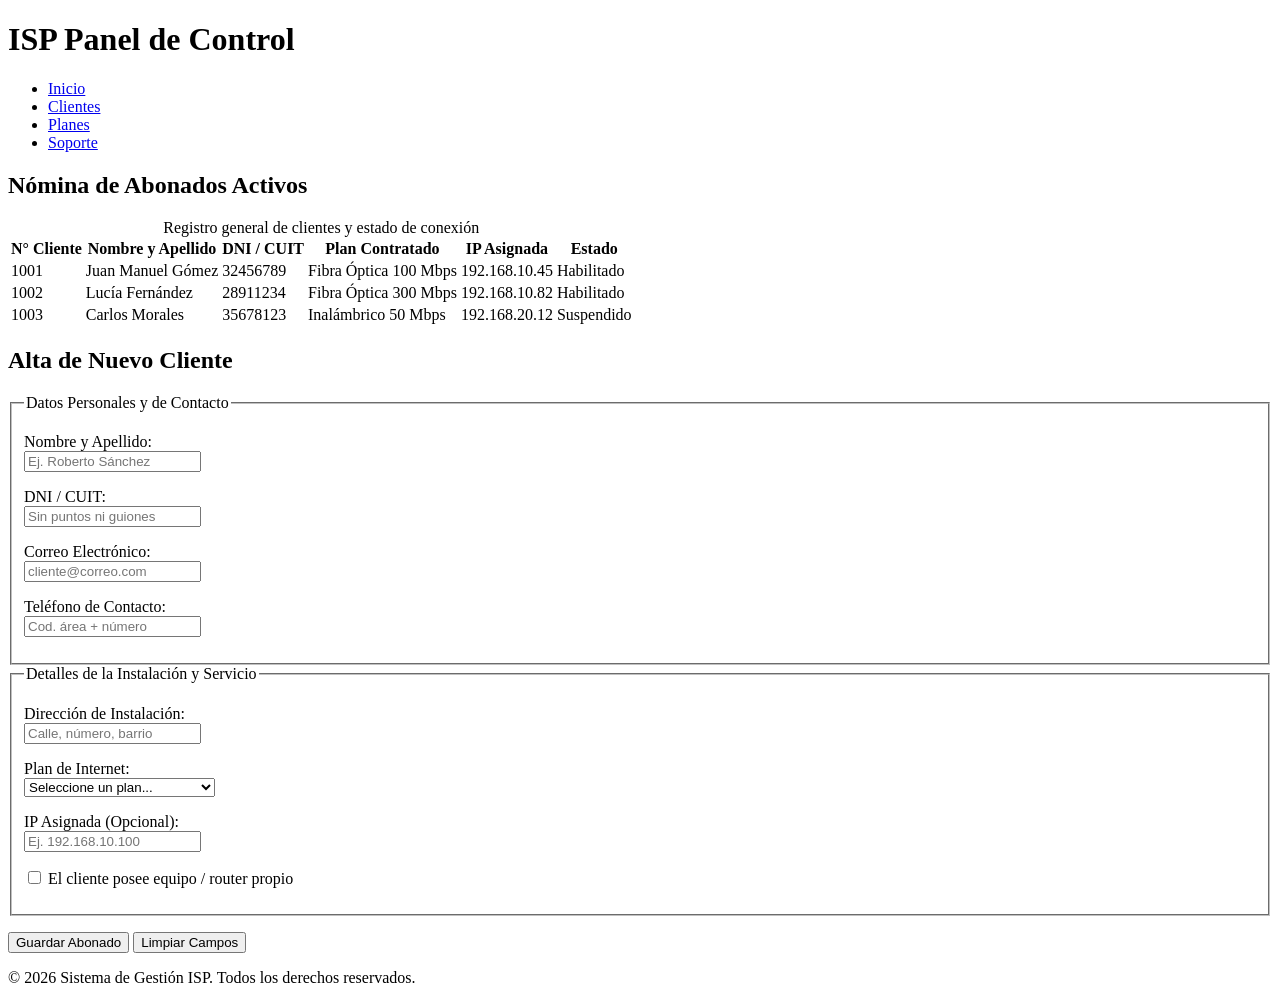
==== clientes.html @ 98e69ed4 "feat: maquetacion de modulo de clientes con tabla y formulario de alta" ====
<!DOCTYPE html>
<html lang="es">
<head>
    <meta charset="UTF-8">
    <title>Sistema ISP - Gestión de Clientes</title>
</head>
<body>

    <!-- Cabecera del sistema y navegación global -->
    <header>
        <h1>ISP Panel de Control</h1>
        <nav>
            <ul>
                <li><a href="index.html">Inicio</a></li>
                <li><a href="clientes.html">Clientes</a></li>
                <li><a href="planes.html">Planes</a></li>
                <li><a href="soporte.html">Soporte</a></li>
            </ul>
        </nav>
    </header>

    <main>
        <!-- Módulo 1: Listado de abonados existentes -->
        <section>
            <h2>Nómina de Abonados Activos</h2>
            <table>
                <caption>Registro general de clientes y estado de conexión</caption>
                <tr>
                    <th>N° Cliente</th>
                    <th>Nombre y Apellido</th>
                    <th>DNI / CUIT</th>
                    <th>Plan Contratado</th>
                    <th>IP Asignada</th>
                    <th>Estado</th>
                </tr>
                <tr>
                    <td>1001</td>
                    <td>Juan Manuel Gómez</td>
                    <td>32456789</td>
                    <td>Fibra Óptica 100 Mbps</td>
                    <td>192.168.10.45</td>
                    <td>Habilitado</td>
                </tr>
                <tr>
                    <td>1002</td>
                    <td>Lucía Fernández</td>
                    <td>28911234</td>
                    <td>Fibra Óptica 300 Mbps</td>
                    <td>192.168.10.82</td>
                    <td>Habilitado</td>
                </tr>
                <tr>
                    <td>1003</td>
                    <td>Carlos Morales</td>
                    <td>35678123</td>
                    <td>Inalámbrico 50 Mbps</td>
                    <td>192.168.20.12</td>
                    <td>Suspendido</td>
                </tr>
            </table>
        </section>

        <!-- Módulo 2: Formulario para registrar un nuevo cliente -->
        <section>
            <h2>Alta de Nuevo Cliente</h2>
            <form action="#" method="post">
                
                <fieldset>
                    <legend>Datos Personales y de Contacto</legend>
                    
                    <p>
                        <label for="nombre">Nombre y Apellido:</label><br>
                        <input type="text" id="nombre" name="nombre" placeholder="Ej. Roberto Sánchez" required>
                    </p>
                    
                    <p>
                        <label for="dni">DNI / CUIT:</label><br>
                        <input type="number" id="dni" name="dni" placeholder="Sin puntos ni guiones" required>
                    </p>

                    <p>
                        <label for="email">Correo Electrónico:</label><br>
                        <input type="email" id="email" name="email" placeholder="cliente@correo.com" required>
                    </p>

                    <p>
                        <label for="telefono">Teléfono de Contacto:</label><br>
                        <input type="tel" id="telefono" name="telefono" placeholder="Cod. área + número">
                    </p>
                </fieldset>

                <fieldset>
                    <legend>Detalles de la Instalación y Servicio</legend>
                    
                    <p>
                        <label for="direccion">Dirección de Instalación:</label><br>
                        <input type="text" id="direccion" name="direccion" placeholder="Calle, número, barrio" required>
                    </p>

                    <p>
                        <label for="plan">Plan de Internet:</label><br>
                        <select id="plan" name="plan" required>
                            <option value="" disabled selected>Seleccione un plan...</option>
                            <option value="fibra_100">Fibra Óptica 100 Mbps</option>
                            <option value="fibra_300">Fibra Óptica 300 Mbps</option>
                            <option value="fibra_600">Fibra Óptica 600 Mbps</option>
                            <option value="radio_50">Enlace Inalámbrico 50 Mbps</option>
                        </select>
                    </p>

                    <p>
                        <label for="ip">IP Asignada (Opcional):</label><br>
                        <input type="text" id="ip" name="ip" placeholder="Ej. 192.168.10.100">
                    </p>

                    <p>
                        <label>
                            <input type="checkbox" name="router_propio" value="si">
                            El cliente posee equipo / router propio
                        </label>
                    </p>
                </fieldset>

                <p>
                    <input type="submit" value="Guardar Abonado">
                    <input type="reset" value="Limpiar Campos">
                </p>

            </form>
        </section>
    </main>

    <!-- Pie de página -->
    <footer>
        <p>&copy; 2026 Sistema de Gestión ISP. Todos los derechos reservados.</p>
    </footer>

</body>
</html>
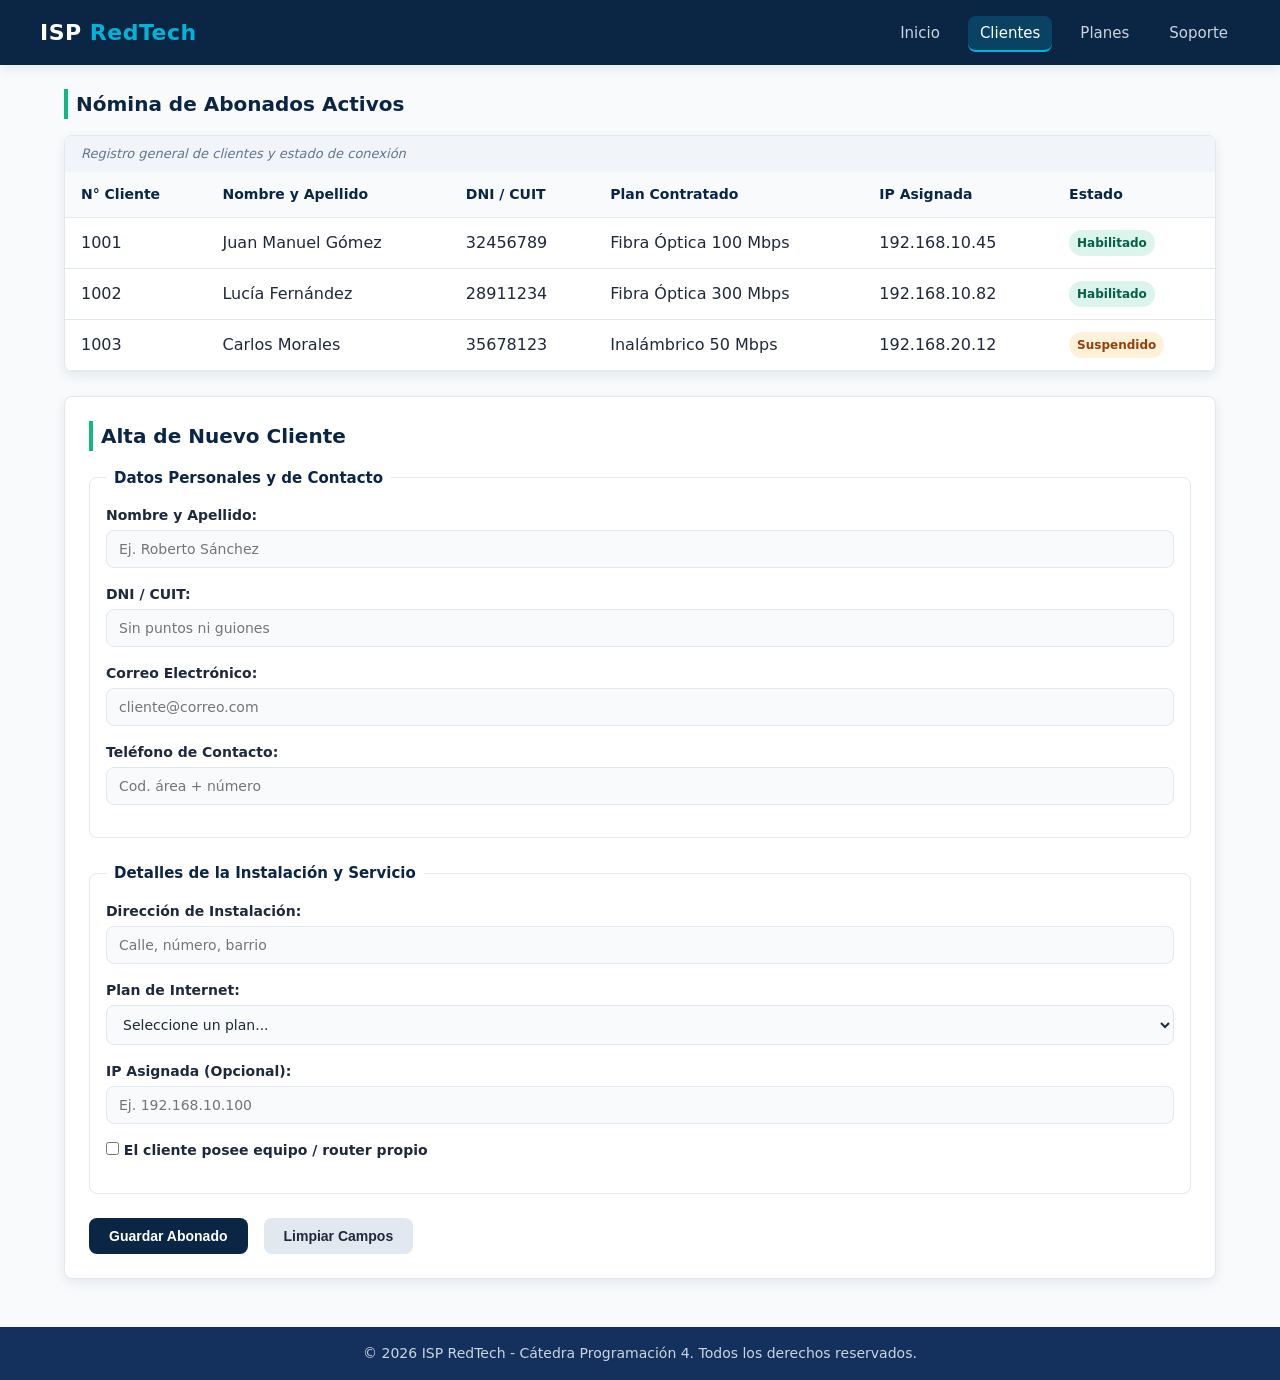
==== commit 611dd836: "feat: interfaz responsiva con variables css, flexbox, grid y optimizaciones seo para tp2" ====
--- a/clientes.html
+++ b/clientes.html
@@ -2,103 +2,106 @@
 <html lang="es">
 <head>
     <meta charset="UTF-8">
-    <title>Sistema ISP - Gestión de Clientes</title>
+    <meta name="viewport" content="width=device-width, initial-scale=1.0">
+    <title>ISP RedTech - Gestión de Clientes</title>
+    <meta name="description" content="Nómina y registro de altas para clientes del sistema de gestión de ISP.">
+    <link rel="stylesheet" href="style.css">
 </head>
 <body>
 
-    <!-- Cabecera del sistema y navegación global -->
-    <header>
-        <h1>ISP Panel de Control</h1>
-        <nav>
-            <ul>
-                <li><a href="index.html">Inicio</a></li>
-                <li><a href="clientes.html">Clientes</a></li>
-                <li><a href="planes.html">Planes</a></li>
-                <li><a href="soporte.html">Soporte</a></li>
-            </ul>
-        </nav>
+    <header class="header-principal">
+        <div class="header-contenedor">
+            <h1 class="logo-titulo">ISP <span>RedTech</span></h1>
+            <nav class="nav-menu">
+                <ul>
+                    <li><a href="index.html">Inicio</a></li>
+                    <li><a href="clientes.html" class="nav-activo">Clientes</a></li>
+                    <li><a href="planes.html">Planes</a></li>
+                    <li><a href="soporte.html">Soporte</a></li>
+                </ul>
+            </nav>
+        </div>
     </header>
 
-    <main>
+    <main class="main-contenedor">
         <!-- Módulo 1: Listado de abonados existentes -->
-        <section>
+        <section class="seccion-tabla">
             <h2>Nómina de Abonados Activos</h2>
-            <table>
-                <caption>Registro general de clientes y estado de conexión</caption>
-                <tr>
-                    <th>N° Cliente</th>
-                    <th>Nombre y Apellido</th>
-                    <th>DNI / CUIT</th>
-                    <th>Plan Contratado</th>
-                    <th>IP Asignada</th>
-                    <th>Estado</th>
-                </tr>
-                <tr>
-                    <td>1001</td>
-                    <td>Juan Manuel Gómez</td>
-                    <td>32456789</td>
-                    <td>Fibra Óptica 100 Mbps</td>
-                    <td>192.168.10.45</td>
-                    <td>Habilitado</td>
-                </tr>
-                <tr>
-                    <td>1002</td>
-                    <td>Lucía Fernández</td>
-                    <td>28911234</td>
-                    <td>Fibra Óptica 300 Mbps</td>
-                    <td>192.168.10.82</td>
-                    <td>Habilitado</td>
-                </tr>
-                <tr>
-                    <td>1003</td>
-                    <td>Carlos Morales</td>
-                    <td>35678123</td>
-                    <td>Inalámbrico 50 Mbps</td>
-                    <td>192.168.20.12</td>
-                    <td>Suspendido</td>
-                </tr>
-            </table>
+            <div class="tabla-contenedor">
+                <table>
+                    <caption>Registro general de clientes y estado de conexión</caption>
+                    <thead>
+                        <tr>
+                            <th>N° Cliente</th>
+                            <th>Nombre y Apellido</th>
+                            <th>DNI / CUIT</th>
+                            <th>Plan Contratado</th>
+                            <th>IP Asignada</th>
+                            <th>Estado</th>
+                        </tr>
+                    </thead>
+                    <tbody>
+                        <tr>
+                            <td>1001</td>
+                            <td>Juan Manuel Gómez</td>
+                            <td>32456789</td>
+                            <td>Fibra Óptica 100 Mbps</td>
+                            <td>192.168.10.45</td>
+                            <td><span class="badge badge-activo">Habilitado</span></td>
+                        </tr>
+                        <tr>
+                            <td>1002</td>
+                            <td>Lucía Fernández</td>
+                            <td>28911234</td>
+                            <td>Fibra Óptica 300 Mbps</td>
+                            <td>192.168.10.82</td>
+                            <td><span class="badge badge-activo">Habilitado</span></td>
+                        </tr>
+                        <tr>
+                            <td>1003</td>
+                            <td>Carlos Morales</td>
+                            <td>35678123</td>
+                            <td>Inalámbrico 50 Mbps</td>
+                            <td>192.168.20.12</td>
+                            <td><span class="badge badge-alerta">Suspendido</span></td>
+                        </tr>
+                    </tbody>
+                </table>
+            </div>
         </section>
 
         <!-- Módulo 2: Formulario para registrar un nuevo cliente -->
-        <section>
+        <section class="seccion-formulario">
             <h2>Alta de Nuevo Cliente</h2>
             <form action="#" method="post">
-                
                 <fieldset>
                     <legend>Datos Personales y de Contacto</legend>
-                    
-                    <p>
-                        <label for="nombre">Nombre y Apellido:</label><br>
+                    <div class="grupo-campo">
+                        <label for="nombre">Nombre y Apellido:</label>
                         <input type="text" id="nombre" name="nombre" placeholder="Ej. Roberto Sánchez" required>
-                    </p>
-                    
-                    <p>
-                        <label for="dni">DNI / CUIT:</label><br>
+                    </div>
+                    <div class="grupo-campo">
+                        <label for="dni">DNI / CUIT:</label>
                         <input type="number" id="dni" name="dni" placeholder="Sin puntos ni guiones" required>
-                    </p>
-
-                    <p>
-                        <label for="email">Correo Electrónico:</label><br>
+                    </div>
+                    <div class="grupo-campo">
+                        <label for="email">Correo Electrónico:</label>
                         <input type="email" id="email" name="email" placeholder="cliente@correo.com" required>
-                    </p>
-
-                    <p>
-                        <label for="telefono">Teléfono de Contacto:</label><br>
+                    </div>
+                    <div class="grupo-campo">
+                        <label for="telefono">Teléfono de Contacto:</label>
                         <input type="tel" id="telefono" name="telefono" placeholder="Cod. área + número">
-                    </p>
+                    </div>
                 </fieldset>
 
                 <fieldset>
                     <legend>Detalles de la Instalación y Servicio</legend>
-                    
-                    <p>
-                        <label for="direccion">Dirección de Instalación:</label><br>
+                    <div class="grupo-campo">
+                        <label for="direccion">Dirección de Instalación:</label>
                         <input type="text" id="direccion" name="direccion" placeholder="Calle, número, barrio" required>
-                    </p>
-
-                    <p>
-                        <label for="plan">Plan de Internet:</label><br>
+                    </div>
+                    <div class="grupo-campo">
+                        <label for="plan">Plan de Internet:</label>
                         <select id="plan" name="plan" required>
                             <option value="" disabled selected>Seleccione un plan...</option>
                             <option value="fibra_100">Fibra Óptica 100 Mbps</option>
@@ -106,33 +109,29 @@
                             <option value="fibra_600">Fibra Óptica 600 Mbps</option>
                             <option value="radio_50">Enlace Inalámbrico 50 Mbps</option>
                         </select>
-                    </p>
-
-                    <p>
-                        <label for="ip">IP Asignada (Opcional):</label><br>
+                    </div>
+                    <div class="grupo-campo">
+                        <label for="ip">IP Asignada (Opcional):</label>
                         <input type="text" id="ip" name="ip" placeholder="Ej. 192.168.10.100">
-                    </p>
-
-                    <p>
+                    </div>
+                    <div class="grupo-campo">
                         <label>
                             <input type="checkbox" name="router_propio" value="si">
                             El cliente posee equipo / router propio
                         </label>
-                    </p>
+                    </div>
                 </fieldset>
 
-                <p>
+                <div class="acciones-formulario">
                     <input type="submit" value="Guardar Abonado">
                     <input type="reset" value="Limpiar Campos">
-                </p>
-
+                </div>
             </form>
         </section>
     </main>
 
-    <!-- Pie de página -->
-    <footer>
-        <p>&copy; 2026 Sistema de Gestión ISP. Todos los derechos reservados.</p>
+    <footer class="footer-principal">
+        <p>&copy; 2026 ISP RedTech - Cátedra Programación 4. Todos los derechos reservados.</p>
     </footer>
 
 </body>
--- a/style.css
+++ b/style.css
@@ -0,0 +1,379 @@
+/* ==========================================================================
+   1. VARIABLES GLOBALES Y RESET (BOX MODEL)
+   ========================================================================== */
+
+:root {
+    /* Paleta Institucional */
+    --color-primario: #0b2545;       /* Azul Tecnológico Profundo */
+    --color-panel: #13315c;          /* Azul Oscuro de Soporte */
+    --color-acento: #00b4d8;         /* Cyan de Conectividad */
+    --color-fibra: #10b981;          /* Verde Fibra Óptica */
+    --color-alerta: #f59e0b;         /* Ámbar de Advertencia */
+    
+    /* Superficies y Neutros */
+    --color-fondo: #f8fafc;          /* Gris Neutro Claro */
+    --color-tarjeta: #ffffff;        /* Blanco Puro */
+    --color-texto: #1e293b;          /* Carbón de Alto Contraste */
+    --color-texto-suave: #64748b;    /* Gris de Soporte */
+    --color-borde: #e2e8f0;
+
+    /* Tipografías y Medidas */
+    --fuente-base: system-ui, -apple-system, 'Segoe UI', Roboto, sans-serif;
+    --espaciado-pequeno: 0.8rem;
+    --espaciado-medio: 1.6rem;
+    --espaciado-grande: 2.4rem;
+    --radio-borde: 0.8rem;
+    --sombra-suave: 0 4px 12px rgba(11, 37, 69, 0.08);
+}
+
+/* Reset de Modelo de Caja y Tipografía Base Accesible (1rem = 10px) */
+* {
+    margin: 0;
+    padding: 0;
+    box-sizing: border-box;
+}
+
+html {
+    font-size: 62.5%; /* Facilita el cálculo: 1.6rem = 16px */
+}
+
+body {
+    font-family: var(--fuente-base);
+    font-size: 1.6rem;
+    line-height: 1.5;
+    background-color: var(--color-fondo);
+    color: var(--color-texto);
+    min-height: 100vh;
+    display: flex;
+    flex-direction: column;
+}
+
+/* ==========================================================================
+   2. CABECERA Y NAVEGACIÓN (FLEXBOX UNIDIMENSIONAL)
+   ========================================================================== */
+
+.header-principal {
+    background-color: var(--color-primario);
+    color: #ffffff;
+    padding: var(--espaciado-medio) var(--espaciado-grande);
+    box-shadow: var(--sombra-suave);
+}
+
+.header-contenedor {
+    max-width: 120rem;
+    margin: 0 auto;
+    display: flex;
+    justify-content: space-between;
+    align-items: center;
+    flex-wrap: wrap;
+    gap: var(--espaciado-medio);
+}
+
+.logo-titulo {
+    font-size: 2.2rem;
+    font-weight: 700;
+    letter-spacing: 0.5px;
+}
+
+.logo-titulo span {
+    color: var(--color-acento);
+}
+
+.nav-menu ul {
+    display: flex;
+    list-style: none;
+    gap: var(--espaciado-medio);
+}
+
+.nav-menu a {
+    color: #cbd5e1;
+    text-decoration: none;
+    font-size: 1.5rem;
+    font-weight: 500;
+    padding: var(--espaciado-pequeno) 1.2rem;
+    border-radius: var(--radio-borde);
+    transition: all 0.2s ease-in-out;
+}
+
+.nav-menu a:hover,
+.nav-menu a.nav-activo {
+    color: #ffffff;
+    background-color: rgba(0, 180, 216, 0.2);
+    border-bottom: 2px solid var(--color-acento);
+}
+
+/* ==========================================================================
+   3. CONTENEDOR PRINCIPAL Y SECCIONES
+   ========================================================================== */
+
+.main-contenedor {
+    max-width: 120rem;
+    width: 90vw; /* Uso de Viewport Width */
+    margin: var(--espaciado-grande) auto;
+    flex: 1; /* Ocupa el espacio restante empujando el footer */
+}
+
+h2 {
+    font-size: 2rem;
+    color: var(--color-primario);
+    margin-bottom: var(--espaciado-medio);
+    border-left: 4px solid var(--color-fibra);
+    padding-left: var(--espaciado-pequeno);
+}
+
+/* ==========================================================================
+   4. PANEL DE MÉTRICAS (CSS GRID BIDIMENSIONAL)
+   ========================================================================== */
+
+.seccion-metricas {
+    margin-bottom: var(--espaciado-grande);
+}
+
+.grid-metricas {
+    display: grid;
+    grid-template-columns: repeat(4, 1fr);
+    gap: var(--espaciado-medio);
+}
+
+.tarjeta-metrica {
+    background-color: var(--color-tarjeta);
+    border: 1px solid var(--color-borde);
+    border-radius: var(--radio-borde);
+    padding: var(--espaciado-medio);
+    box-shadow: var(--sombra-suave);
+    border-top: 3px solid var(--color-acento);
+}
+
+.tarjeta-metrica dt {
+    font-size: 1.3rem;
+    color: var(--color-texto-suave);
+    text-transform: uppercase;
+    font-weight: 600;
+    margin-bottom: var(--espaciado-pequeno);
+}
+
+.tarjeta-metrica dd {
+    font-size: 2.6rem;
+    font-weight: 700;
+    color: var(--color-primario);
+}
+
+.estado-ok {
+    color: var(--color-fibra);
+}
+
+.estado-alerta {
+    color: var(--color-alerta);
+}
+
+/* ==========================================================================
+   5. TABLAS DE DATOS
+   ========================================================================== */
+
+.seccion-tabla {
+    margin-bottom: var(--espaciado-grande);
+}
+
+.tabla-contenedor {
+    background-color: var(--color-tarjeta);
+    border: 1px solid var(--color-borde);
+    border-radius: var(--radio-borde);
+    overflow-x: auto;
+    box-shadow: var(--sombra-suave);
+}
+
+table {
+    width: 100%;
+    border-collapse: collapse;
+    text-align: left;
+}
+
+caption {
+    font-size: 1.3rem;
+    color: var(--color-texto-suave);
+    padding: var(--espaciado-pequeno) var(--espaciado-medio);
+    text-align: left;
+    font-style: italic;
+    background-color: #f1f5f9;
+}
+
+th, td {
+    padding: 1.2rem var(--espaciado-medio);
+    border-bottom: 1px solid var(--color-borde);
+}
+
+th {
+    background-color: #f8fafc;
+    color: var(--color-primario);
+    font-size: 1.4rem;
+    font-weight: 600;
+}
+
+tbody tr:hover {
+    background-color: #f8fafc;
+}
+
+.badge {
+    display: inline-block;
+    padding: 0.4rem 0.8rem;
+    font-size: 1.2rem;
+    font-weight: 600;
+    border-radius: 2rem;
+}
+
+.badge-activo {
+    background-color: rgba(16, 185, 129, 0.15);
+    color: #065f46;
+}
+
+.badge-alerta {
+    background-color: rgba(245, 158, 11, 0.15);
+    color: #92400e;
+}
+
+/* ==========================================================================
+   6. FORMULARIOS SEMÁNTICOS (CLIENTES Y ALTA)
+   ========================================================================== */
+
+.seccion-formulario {
+    background-color: var(--color-tarjeta);
+    border: 1px solid var(--color-borde);
+    border-radius: var(--radio-borde);
+    padding: var(--espaciado-grande);
+    box-shadow: var(--sombra-suave);
+    margin-bottom: var(--espaciado-grande);
+}
+
+fieldset {
+    border: 1px solid var(--color-borde);
+    border-radius: var(--radio-borde);
+    padding: var(--espaciado-medio);
+    margin-bottom: var(--espaciado-grande);
+}
+
+legend {
+    font-size: 1.5rem;
+    font-weight: 600;
+    color: var(--color-primario);
+    padding: 0 var(--espaciado-pequeno);
+}
+
+.grupo-campo {
+    margin-bottom: var(--espaciado-medio);
+}
+
+label {
+    display: block;
+    font-size: 1.4rem;
+    font-weight: 600;
+    color: var(--color-texto);
+    margin-bottom: 0.4rem;
+}
+
+input[type="text"],
+input[type="number"],
+input[type="email"],
+input[type="tel"],
+select {
+    width: 100%;
+    padding: 1rem 1.2rem;
+    font-size: 1.4rem;
+    font-family: inherit;
+    border: 1px solid var(--color-borde);
+    border-radius: var(--radio-borde);
+    background-color: #f8fafc;
+    color: var(--color-texto);
+    transition: border-color 0.2s ease;
+}
+
+input:focus,
+select:focus {
+    outline: none;
+    border-color: var(--color-acento);
+    background-color: #ffffff;
+}
+
+.acciones-formulario {
+    display: flex;
+    gap: var(--espaciado-medio);
+}
+
+input[type="submit"],
+input[type="reset"] {
+    padding: 1rem 2rem;
+    font-size: 1.4rem;
+    font-weight: 600;
+    border-radius: var(--radio-borde);
+    cursor: pointer;
+    border: none;
+    transition: opacity 0.2s ease;
+}
+
+input[type="submit"] {
+    background-color: var(--color-primario);
+    color: #ffffff;
+}
+
+input[type="reset"] {
+    background-color: #e2e8f0;
+    color: var(--color-texto);
+}
+
+input[type="submit"]:hover,
+input[type="reset"]:hover {
+    opacity: 0.9;
+}
+
+/* ==========================================================================
+   7. PIE DE PÁGINA
+   ========================================================================== */
+
+.footer-principal {
+    background-color: var(--color-panel);
+    color: #cbd5e1;
+    text-align: center;
+    padding: var(--espaciado-medio);
+    font-size: 1.4rem;
+    margin-top: auto;
+}
+
+/* ==========================================================================
+   8. MEDIA QUERIES (RESPONSIVE DESIGN)
+   ========================================================================== */
+
+@media (max-width: 1024px) {
+    .grid-metricas {
+        grid-template-columns: repeat(2, 1fr);
+    }
+}
+
+@media (max-width: 768px) {
+    .header-contenedor {
+        flex-direction: column;
+        text-align: center;
+    }
+
+    .nav-menu ul {
+        flex-direction: column;
+        width: 100%;
+        gap: var(--espaciado-pequeno);
+    }
+
+    .nav-menu a {
+        display: block;
+        width: 100%;
+    }
+
+    .grid-metricas {
+        grid-template-columns: 1fr;
+    }
+
+    .main-contenedor {
+        width: 95vw;
+        margin: var(--espaciado-medio) auto;
+    }
+
+    .acciones-formulario {
+        flex-direction: column;
+    }
+}
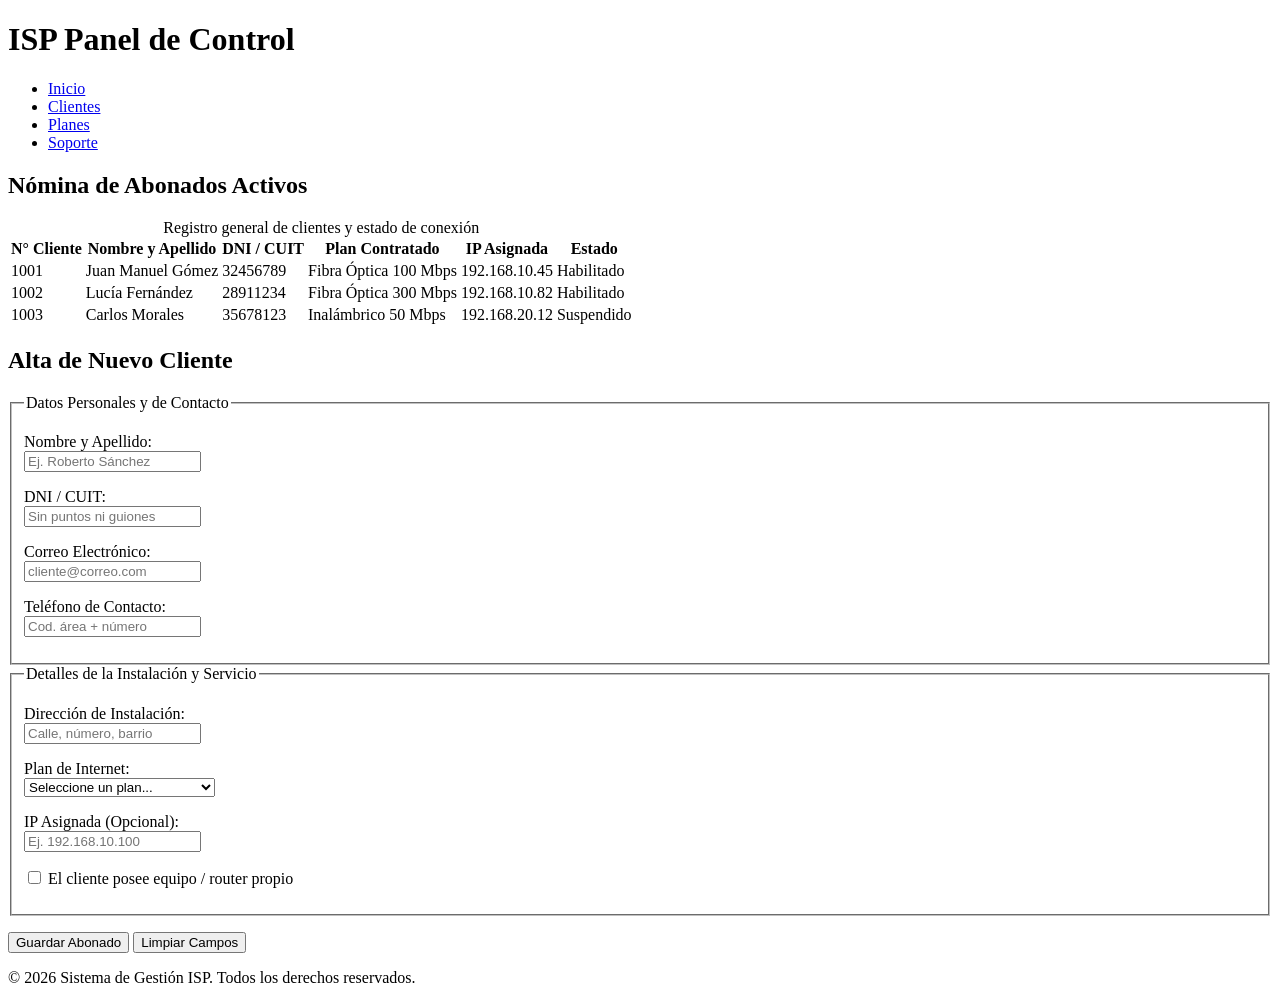
==== commit 91535766: "Merge pull request #2 from EduardoA10/feature/modulo-clientes Feature/modulo clientes" ====
--- a/clientes.html
+++ b/clientes.html
@@ -2,106 +2,103 @@
 <html lang="es">
 <head>
     <meta charset="UTF-8">
-    <meta name="viewport" content="width=device-width, initial-scale=1.0">
-    <title>ISP RedTech - Gestión de Clientes</title>
-    <meta name="description" content="Nómina y registro de altas para clientes del sistema de gestión de ISP.">
-    <link rel="stylesheet" href="style.css">
+    <title>Sistema ISP - Gestión de Clientes</title>
 </head>
 <body>
 
-    <header class="header-principal">
-        <div class="header-contenedor">
-            <h1 class="logo-titulo">ISP <span>RedTech</span></h1>
-            <nav class="nav-menu">
-                <ul>
-                    <li><a href="index.html">Inicio</a></li>
-                    <li><a href="clientes.html" class="nav-activo">Clientes</a></li>
-                    <li><a href="planes.html">Planes</a></li>
-                    <li><a href="soporte.html">Soporte</a></li>
-                </ul>
-            </nav>
-        </div>
+    <!-- Cabecera del sistema y navegación global -->
+    <header>
+        <h1>ISP Panel de Control</h1>
+        <nav>
+            <ul>
+                <li><a href="index.html">Inicio</a></li>
+                <li><a href="clientes.html">Clientes</a></li>
+                <li><a href="planes.html">Planes</a></li>
+                <li><a href="soporte.html">Soporte</a></li>
+            </ul>
+        </nav>
     </header>
 
-    <main class="main-contenedor">
+    <main>
         <!-- Módulo 1: Listado de abonados existentes -->
-        <section class="seccion-tabla">
+        <section>
             <h2>Nómina de Abonados Activos</h2>
-            <div class="tabla-contenedor">
-                <table>
-                    <caption>Registro general de clientes y estado de conexión</caption>
-                    <thead>
-                        <tr>
-                            <th>N° Cliente</th>
-                            <th>Nombre y Apellido</th>
-                            <th>DNI / CUIT</th>
-                            <th>Plan Contratado</th>
-                            <th>IP Asignada</th>
-                            <th>Estado</th>
-                        </tr>
-                    </thead>
-                    <tbody>
-                        <tr>
-                            <td>1001</td>
-                            <td>Juan Manuel Gómez</td>
-                            <td>32456789</td>
-                            <td>Fibra Óptica 100 Mbps</td>
-                            <td>192.168.10.45</td>
-                            <td><span class="badge badge-activo">Habilitado</span></td>
-                        </tr>
-                        <tr>
-                            <td>1002</td>
-                            <td>Lucía Fernández</td>
-                            <td>28911234</td>
-                            <td>Fibra Óptica 300 Mbps</td>
-                            <td>192.168.10.82</td>
-                            <td><span class="badge badge-activo">Habilitado</span></td>
-                        </tr>
-                        <tr>
-                            <td>1003</td>
-                            <td>Carlos Morales</td>
-                            <td>35678123</td>
-                            <td>Inalámbrico 50 Mbps</td>
-                            <td>192.168.20.12</td>
-                            <td><span class="badge badge-alerta">Suspendido</span></td>
-                        </tr>
-                    </tbody>
-                </table>
-            </div>
+            <table>
+                <caption>Registro general de clientes y estado de conexión</caption>
+                <tr>
+                    <th>N° Cliente</th>
+                    <th>Nombre y Apellido</th>
+                    <th>DNI / CUIT</th>
+                    <th>Plan Contratado</th>
+                    <th>IP Asignada</th>
+                    <th>Estado</th>
+                </tr>
+                <tr>
+                    <td>1001</td>
+                    <td>Juan Manuel Gómez</td>
+                    <td>32456789</td>
+                    <td>Fibra Óptica 100 Mbps</td>
+                    <td>192.168.10.45</td>
+                    <td>Habilitado</td>
+                </tr>
+                <tr>
+                    <td>1002</td>
+                    <td>Lucía Fernández</td>
+                    <td>28911234</td>
+                    <td>Fibra Óptica 300 Mbps</td>
+                    <td>192.168.10.82</td>
+                    <td>Habilitado</td>
+                </tr>
+                <tr>
+                    <td>1003</td>
+                    <td>Carlos Morales</td>
+                    <td>35678123</td>
+                    <td>Inalámbrico 50 Mbps</td>
+                    <td>192.168.20.12</td>
+                    <td>Suspendido</td>
+                </tr>
+            </table>
         </section>
 
         <!-- Módulo 2: Formulario para registrar un nuevo cliente -->
-        <section class="seccion-formulario">
+        <section>
             <h2>Alta de Nuevo Cliente</h2>
             <form action="#" method="post">
+                
                 <fieldset>
                     <legend>Datos Personales y de Contacto</legend>
-                    <div class="grupo-campo">
-                        <label for="nombre">Nombre y Apellido:</label>
+                    
+                    <p>
+                        <label for="nombre">Nombre y Apellido:</label><br>
                         <input type="text" id="nombre" name="nombre" placeholder="Ej. Roberto Sánchez" required>
-                    </div>
-                    <div class="grupo-campo">
-                        <label for="dni">DNI / CUIT:</label>
+                    </p>
+                    
+                    <p>
+                        <label for="dni">DNI / CUIT:</label><br>
                         <input type="number" id="dni" name="dni" placeholder="Sin puntos ni guiones" required>
-                    </div>
-                    <div class="grupo-campo">
-                        <label for="email">Correo Electrónico:</label>
+                    </p>
+
+                    <p>
+                        <label for="email">Correo Electrónico:</label><br>
                         <input type="email" id="email" name="email" placeholder="cliente@correo.com" required>
-                    </div>
-                    <div class="grupo-campo">
-                        <label for="telefono">Teléfono de Contacto:</label>
+                    </p>
+
+                    <p>
+                        <label for="telefono">Teléfono de Contacto:</label><br>
                         <input type="tel" id="telefono" name="telefono" placeholder="Cod. área + número">
-                    </div>
+                    </p>
                 </fieldset>
 
                 <fieldset>
                     <legend>Detalles de la Instalación y Servicio</legend>
-                    <div class="grupo-campo">
-                        <label for="direccion">Dirección de Instalación:</label>
+                    
+                    <p>
+                        <label for="direccion">Dirección de Instalación:</label><br>
                         <input type="text" id="direccion" name="direccion" placeholder="Calle, número, barrio" required>
-                    </div>
-                    <div class="grupo-campo">
-                        <label for="plan">Plan de Internet:</label>
+                    </p>
+
+                    <p>
+                        <label for="plan">Plan de Internet:</label><br>
                         <select id="plan" name="plan" required>
                             <option value="" disabled selected>Seleccione un plan...</option>
                             <option value="fibra_100">Fibra Óptica 100 Mbps</option>
@@ -109,29 +106,33 @@
                             <option value="fibra_600">Fibra Óptica 600 Mbps</option>
                             <option value="radio_50">Enlace Inalámbrico 50 Mbps</option>
                         </select>
-                    </div>
-                    <div class="grupo-campo">
-                        <label for="ip">IP Asignada (Opcional):</label>
+                    </p>
+
+                    <p>
+                        <label for="ip">IP Asignada (Opcional):</label><br>
                         <input type="text" id="ip" name="ip" placeholder="Ej. 192.168.10.100">
-                    </div>
-                    <div class="grupo-campo">
+                    </p>
+
+                    <p>
                         <label>
                             <input type="checkbox" name="router_propio" value="si">
                             El cliente posee equipo / router propio
                         </label>
-                    </div>
+                    </p>
                 </fieldset>
 
-                <div class="acciones-formulario">
+                <p>
                     <input type="submit" value="Guardar Abonado">
                     <input type="reset" value="Limpiar Campos">
-                </div>
+                </p>
+
             </form>
         </section>
     </main>
 
-    <footer class="footer-principal">
-        <p>&copy; 2026 ISP RedTech - Cátedra Programación 4. Todos los derechos reservados.</p>
+    <!-- Pie de página -->
+    <footer>
+        <p>&copy; 2026 Sistema de Gestión ISP. Todos los derechos reservados.</p>
     </footer>
 
 </body>
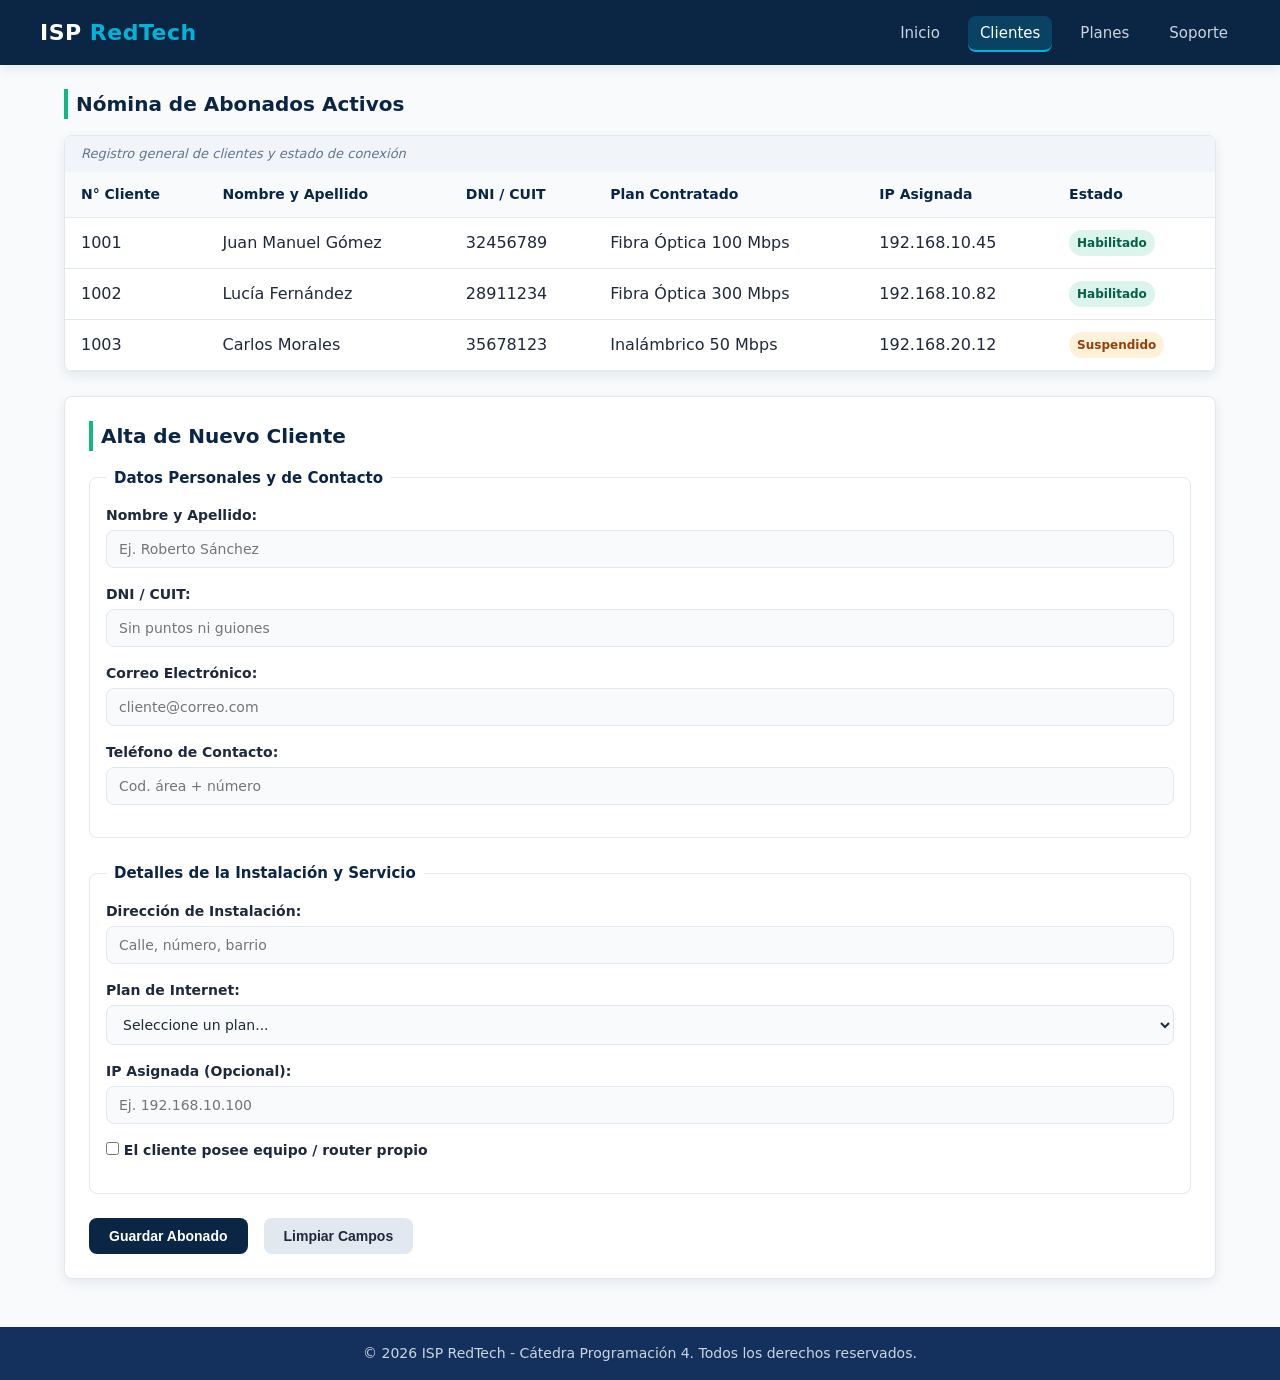
==== commit 6abf9261: "Merge pull request #3 from EduardoA10/feature/tp2-estilos-css feat: Implementación de interfaz respo" ====
--- a/clientes.html
+++ b/clientes.html
@@ -2,103 +2,106 @@
 <html lang="es">
 <head>
     <meta charset="UTF-8">
-    <title>Sistema ISP - Gestión de Clientes</title>
+    <meta name="viewport" content="width=device-width, initial-scale=1.0">
+    <title>ISP RedTech - Gestión de Clientes</title>
+    <meta name="description" content="Nómina y registro de altas para clientes del sistema de gestión de ISP.">
+    <link rel="stylesheet" href="style.css">
 </head>
 <body>
 
-    <!-- Cabecera del sistema y navegación global -->
-    <header>
-        <h1>ISP Panel de Control</h1>
-        <nav>
-            <ul>
-                <li><a href="index.html">Inicio</a></li>
-                <li><a href="clientes.html">Clientes</a></li>
-                <li><a href="planes.html">Planes</a></li>
-                <li><a href="soporte.html">Soporte</a></li>
-            </ul>
-        </nav>
+    <header class="header-principal">
+        <div class="header-contenedor">
+            <h1 class="logo-titulo">ISP <span>RedTech</span></h1>
+            <nav class="nav-menu">
+                <ul>
+                    <li><a href="index.html">Inicio</a></li>
+                    <li><a href="clientes.html" class="nav-activo">Clientes</a></li>
+                    <li><a href="planes.html">Planes</a></li>
+                    <li><a href="soporte.html">Soporte</a></li>
+                </ul>
+            </nav>
+        </div>
     </header>
 
-    <main>
+    <main class="main-contenedor">
         <!-- Módulo 1: Listado de abonados existentes -->
-        <section>
+        <section class="seccion-tabla">
             <h2>Nómina de Abonados Activos</h2>
-            <table>
-                <caption>Registro general de clientes y estado de conexión</caption>
-                <tr>
-                    <th>N° Cliente</th>
-                    <th>Nombre y Apellido</th>
-                    <th>DNI / CUIT</th>
-                    <th>Plan Contratado</th>
-                    <th>IP Asignada</th>
-                    <th>Estado</th>
-                </tr>
-                <tr>
-                    <td>1001</td>
-                    <td>Juan Manuel Gómez</td>
-                    <td>32456789</td>
-                    <td>Fibra Óptica 100 Mbps</td>
-                    <td>192.168.10.45</td>
-                    <td>Habilitado</td>
-                </tr>
-                <tr>
-                    <td>1002</td>
-                    <td>Lucía Fernández</td>
-                    <td>28911234</td>
-                    <td>Fibra Óptica 300 Mbps</td>
-                    <td>192.168.10.82</td>
-                    <td>Habilitado</td>
-                </tr>
-                <tr>
-                    <td>1003</td>
-                    <td>Carlos Morales</td>
-                    <td>35678123</td>
-                    <td>Inalámbrico 50 Mbps</td>
-                    <td>192.168.20.12</td>
-                    <td>Suspendido</td>
-                </tr>
-            </table>
+            <div class="tabla-contenedor">
+                <table>
+                    <caption>Registro general de clientes y estado de conexión</caption>
+                    <thead>
+                        <tr>
+                            <th>N° Cliente</th>
+                            <th>Nombre y Apellido</th>
+                            <th>DNI / CUIT</th>
+                            <th>Plan Contratado</th>
+                            <th>IP Asignada</th>
+                            <th>Estado</th>
+                        </tr>
+                    </thead>
+                    <tbody>
+                        <tr>
+                            <td>1001</td>
+                            <td>Juan Manuel Gómez</td>
+                            <td>32456789</td>
+                            <td>Fibra Óptica 100 Mbps</td>
+                            <td>192.168.10.45</td>
+                            <td><span class="badge badge-activo">Habilitado</span></td>
+                        </tr>
+                        <tr>
+                            <td>1002</td>
+                            <td>Lucía Fernández</td>
+                            <td>28911234</td>
+                            <td>Fibra Óptica 300 Mbps</td>
+                            <td>192.168.10.82</td>
+                            <td><span class="badge badge-activo">Habilitado</span></td>
+                        </tr>
+                        <tr>
+                            <td>1003</td>
+                            <td>Carlos Morales</td>
+                            <td>35678123</td>
+                            <td>Inalámbrico 50 Mbps</td>
+                            <td>192.168.20.12</td>
+                            <td><span class="badge badge-alerta">Suspendido</span></td>
+                        </tr>
+                    </tbody>
+                </table>
+            </div>
         </section>
 
         <!-- Módulo 2: Formulario para registrar un nuevo cliente -->
-        <section>
+        <section class="seccion-formulario">
             <h2>Alta de Nuevo Cliente</h2>
             <form action="#" method="post">
-                
                 <fieldset>
                     <legend>Datos Personales y de Contacto</legend>
-                    
-                    <p>
-                        <label for="nombre">Nombre y Apellido:</label><br>
+                    <div class="grupo-campo">
+                        <label for="nombre">Nombre y Apellido:</label>
                         <input type="text" id="nombre" name="nombre" placeholder="Ej. Roberto Sánchez" required>
-                    </p>
-                    
-                    <p>
-                        <label for="dni">DNI / CUIT:</label><br>
+                    </div>
+                    <div class="grupo-campo">
+                        <label for="dni">DNI / CUIT:</label>
                         <input type="number" id="dni" name="dni" placeholder="Sin puntos ni guiones" required>
-                    </p>
-
-                    <p>
-                        <label for="email">Correo Electrónico:</label><br>
+                    </div>
+                    <div class="grupo-campo">
+                        <label for="email">Correo Electrónico:</label>
                         <input type="email" id="email" name="email" placeholder="cliente@correo.com" required>
-                    </p>
-
-                    <p>
-                        <label for="telefono">Teléfono de Contacto:</label><br>
+                    </div>
+                    <div class="grupo-campo">
+                        <label for="telefono">Teléfono de Contacto:</label>
                         <input type="tel" id="telefono" name="telefono" placeholder="Cod. área + número">
-                    </p>
+                    </div>
                 </fieldset>
 
                 <fieldset>
                     <legend>Detalles de la Instalación y Servicio</legend>
-                    
-                    <p>
-                        <label for="direccion">Dirección de Instalación:</label><br>
+                    <div class="grupo-campo">
+                        <label for="direccion">Dirección de Instalación:</label>
                         <input type="text" id="direccion" name="direccion" placeholder="Calle, número, barrio" required>
-                    </p>
-
-                    <p>
-                        <label for="plan">Plan de Internet:</label><br>
+                    </div>
+                    <div class="grupo-campo">
+                        <label for="plan">Plan de Internet:</label>
                         <select id="plan" name="plan" required>
                             <option value="" disabled selected>Seleccione un plan...</option>
                             <option value="fibra_100">Fibra Óptica 100 Mbps</option>
@@ -106,33 +109,29 @@
                             <option value="fibra_600">Fibra Óptica 600 Mbps</option>
                             <option value="radio_50">Enlace Inalámbrico 50 Mbps</option>
                         </select>
-                    </p>
-
-                    <p>
-                        <label for="ip">IP Asignada (Opcional):</label><br>
+                    </div>
+                    <div class="grupo-campo">
+                        <label for="ip">IP Asignada (Opcional):</label>
                         <input type="text" id="ip" name="ip" placeholder="Ej. 192.168.10.100">
-                    </p>
-
-                    <p>
+                    </div>
+                    <div class="grupo-campo">
                         <label>
                             <input type="checkbox" name="router_propio" value="si">
                             El cliente posee equipo / router propio
                         </label>
-                    </p>
+                    </div>
                 </fieldset>
 
-                <p>
+                <div class="acciones-formulario">
                     <input type="submit" value="Guardar Abonado">
                     <input type="reset" value="Limpiar Campos">
-                </p>
-
+                </div>
             </form>
         </section>
     </main>
 
-    <!-- Pie de página -->
-    <footer>
-        <p>&copy; 2026 Sistema de Gestión ISP. Todos los derechos reservados.</p>
+    <footer class="footer-principal">
+        <p>&copy; 2026 ISP RedTech - Cátedra Programación 4. Todos los derechos reservados.</p>
     </footer>
 
 </body>
--- a/style.css
+++ b/style.css
@@ -0,0 +1,379 @@
+/* ==========================================================================
+   1. VARIABLES GLOBALES Y RESET (BOX MODEL)
+   ========================================================================== */
+
+:root {
+    /* Paleta Institucional */
+    --color-primario: #0b2545;       /* Azul Tecnológico Profundo */
+    --color-panel: #13315c;          /* Azul Oscuro de Soporte */
+    --color-acento: #00b4d8;         /* Cyan de Conectividad */
+    --color-fibra: #10b981;          /* Verde Fibra Óptica */
+    --color-alerta: #f59e0b;         /* Ámbar de Advertencia */
+    
+    /* Superficies y Neutros */
+    --color-fondo: #f8fafc;          /* Gris Neutro Claro */
+    --color-tarjeta: #ffffff;        /* Blanco Puro */
+    --color-texto: #1e293b;          /* Carbón de Alto Contraste */
+    --color-texto-suave: #64748b;    /* Gris de Soporte */
+    --color-borde: #e2e8f0;
+
+    /* Tipografías y Medidas */
+    --fuente-base: system-ui, -apple-system, 'Segoe UI', Roboto, sans-serif;
+    --espaciado-pequeno: 0.8rem;
+    --espaciado-medio: 1.6rem;
+    --espaciado-grande: 2.4rem;
+    --radio-borde: 0.8rem;
+    --sombra-suave: 0 4px 12px rgba(11, 37, 69, 0.08);
+}
+
+/* Reset de Modelo de Caja y Tipografía Base Accesible (1rem = 10px) */
+* {
+    margin: 0;
+    padding: 0;
+    box-sizing: border-box;
+}
+
+html {
+    font-size: 62.5%; /* Facilita el cálculo: 1.6rem = 16px */
+}
+
+body {
+    font-family: var(--fuente-base);
+    font-size: 1.6rem;
+    line-height: 1.5;
+    background-color: var(--color-fondo);
+    color: var(--color-texto);
+    min-height: 100vh;
+    display: flex;
+    flex-direction: column;
+}
+
+/* ==========================================================================
+   2. CABECERA Y NAVEGACIÓN (FLEXBOX UNIDIMENSIONAL)
+   ========================================================================== */
+
+.header-principal {
+    background-color: var(--color-primario);
+    color: #ffffff;
+    padding: var(--espaciado-medio) var(--espaciado-grande);
+    box-shadow: var(--sombra-suave);
+}
+
+.header-contenedor {
+    max-width: 120rem;
+    margin: 0 auto;
+    display: flex;
+    justify-content: space-between;
+    align-items: center;
+    flex-wrap: wrap;
+    gap: var(--espaciado-medio);
+}
+
+.logo-titulo {
+    font-size: 2.2rem;
+    font-weight: 700;
+    letter-spacing: 0.5px;
+}
+
+.logo-titulo span {
+    color: var(--color-acento);
+}
+
+.nav-menu ul {
+    display: flex;
+    list-style: none;
+    gap: var(--espaciado-medio);
+}
+
+.nav-menu a {
+    color: #cbd5e1;
+    text-decoration: none;
+    font-size: 1.5rem;
+    font-weight: 500;
+    padding: var(--espaciado-pequeno) 1.2rem;
+    border-radius: var(--radio-borde);
+    transition: all 0.2s ease-in-out;
+}
+
+.nav-menu a:hover,
+.nav-menu a.nav-activo {
+    color: #ffffff;
+    background-color: rgba(0, 180, 216, 0.2);
+    border-bottom: 2px solid var(--color-acento);
+}
+
+/* ==========================================================================
+   3. CONTENEDOR PRINCIPAL Y SECCIONES
+   ========================================================================== */
+
+.main-contenedor {
+    max-width: 120rem;
+    width: 90vw; /* Uso de Viewport Width */
+    margin: var(--espaciado-grande) auto;
+    flex: 1; /* Ocupa el espacio restante empujando el footer */
+}
+
+h2 {
+    font-size: 2rem;
+    color: var(--color-primario);
+    margin-bottom: var(--espaciado-medio);
+    border-left: 4px solid var(--color-fibra);
+    padding-left: var(--espaciado-pequeno);
+}
+
+/* ==========================================================================
+   4. PANEL DE MÉTRICAS (CSS GRID BIDIMENSIONAL)
+   ========================================================================== */
+
+.seccion-metricas {
+    margin-bottom: var(--espaciado-grande);
+}
+
+.grid-metricas {
+    display: grid;
+    grid-template-columns: repeat(4, 1fr);
+    gap: var(--espaciado-medio);
+}
+
+.tarjeta-metrica {
+    background-color: var(--color-tarjeta);
+    border: 1px solid var(--color-borde);
+    border-radius: var(--radio-borde);
+    padding: var(--espaciado-medio);
+    box-shadow: var(--sombra-suave);
+    border-top: 3px solid var(--color-acento);
+}
+
+.tarjeta-metrica dt {
+    font-size: 1.3rem;
+    color: var(--color-texto-suave);
+    text-transform: uppercase;
+    font-weight: 600;
+    margin-bottom: var(--espaciado-pequeno);
+}
+
+.tarjeta-metrica dd {
+    font-size: 2.6rem;
+    font-weight: 700;
+    color: var(--color-primario);
+}
+
+.estado-ok {
+    color: var(--color-fibra);
+}
+
+.estado-alerta {
+    color: var(--color-alerta);
+}
+
+/* ==========================================================================
+   5. TABLAS DE DATOS
+   ========================================================================== */
+
+.seccion-tabla {
+    margin-bottom: var(--espaciado-grande);
+}
+
+.tabla-contenedor {
+    background-color: var(--color-tarjeta);
+    border: 1px solid var(--color-borde);
+    border-radius: var(--radio-borde);
+    overflow-x: auto;
+    box-shadow: var(--sombra-suave);
+}
+
+table {
+    width: 100%;
+    border-collapse: collapse;
+    text-align: left;
+}
+
+caption {
+    font-size: 1.3rem;
+    color: var(--color-texto-suave);
+    padding: var(--espaciado-pequeno) var(--espaciado-medio);
+    text-align: left;
+    font-style: italic;
+    background-color: #f1f5f9;
+}
+
+th, td {
+    padding: 1.2rem var(--espaciado-medio);
+    border-bottom: 1px solid var(--color-borde);
+}
+
+th {
+    background-color: #f8fafc;
+    color: var(--color-primario);
+    font-size: 1.4rem;
+    font-weight: 600;
+}
+
+tbody tr:hover {
+    background-color: #f8fafc;
+}
+
+.badge {
+    display: inline-block;
+    padding: 0.4rem 0.8rem;
+    font-size: 1.2rem;
+    font-weight: 600;
+    border-radius: 2rem;
+}
+
+.badge-activo {
+    background-color: rgba(16, 185, 129, 0.15);
+    color: #065f46;
+}
+
+.badge-alerta {
+    background-color: rgba(245, 158, 11, 0.15);
+    color: #92400e;
+}
+
+/* ==========================================================================
+   6. FORMULARIOS SEMÁNTICOS (CLIENTES Y ALTA)
+   ========================================================================== */
+
+.seccion-formulario {
+    background-color: var(--color-tarjeta);
+    border: 1px solid var(--color-borde);
+    border-radius: var(--radio-borde);
+    padding: var(--espaciado-grande);
+    box-shadow: var(--sombra-suave);
+    margin-bottom: var(--espaciado-grande);
+}
+
+fieldset {
+    border: 1px solid var(--color-borde);
+    border-radius: var(--radio-borde);
+    padding: var(--espaciado-medio);
+    margin-bottom: var(--espaciado-grande);
+}
+
+legend {
+    font-size: 1.5rem;
+    font-weight: 600;
+    color: var(--color-primario);
+    padding: 0 var(--espaciado-pequeno);
+}
+
+.grupo-campo {
+    margin-bottom: var(--espaciado-medio);
+}
+
+label {
+    display: block;
+    font-size: 1.4rem;
+    font-weight: 600;
+    color: var(--color-texto);
+    margin-bottom: 0.4rem;
+}
+
+input[type="text"],
+input[type="number"],
+input[type="email"],
+input[type="tel"],
+select {
+    width: 100%;
+    padding: 1rem 1.2rem;
+    font-size: 1.4rem;
+    font-family: inherit;
+    border: 1px solid var(--color-borde);
+    border-radius: var(--radio-borde);
+    background-color: #f8fafc;
+    color: var(--color-texto);
+    transition: border-color 0.2s ease;
+}
+
+input:focus,
+select:focus {
+    outline: none;
+    border-color: var(--color-acento);
+    background-color: #ffffff;
+}
+
+.acciones-formulario {
+    display: flex;
+    gap: var(--espaciado-medio);
+}
+
+input[type="submit"],
+input[type="reset"] {
+    padding: 1rem 2rem;
+    font-size: 1.4rem;
+    font-weight: 600;
+    border-radius: var(--radio-borde);
+    cursor: pointer;
+    border: none;
+    transition: opacity 0.2s ease;
+}
+
+input[type="submit"] {
+    background-color: var(--color-primario);
+    color: #ffffff;
+}
+
+input[type="reset"] {
+    background-color: #e2e8f0;
+    color: var(--color-texto);
+}
+
+input[type="submit"]:hover,
+input[type="reset"]:hover {
+    opacity: 0.9;
+}
+
+/* ==========================================================================
+   7. PIE DE PÁGINA
+   ========================================================================== */
+
+.footer-principal {
+    background-color: var(--color-panel);
+    color: #cbd5e1;
+    text-align: center;
+    padding: var(--espaciado-medio);
+    font-size: 1.4rem;
+    margin-top: auto;
+}
+
+/* ==========================================================================
+   8. MEDIA QUERIES (RESPONSIVE DESIGN)
+   ========================================================================== */
+
+@media (max-width: 1024px) {
+    .grid-metricas {
+        grid-template-columns: repeat(2, 1fr);
+    }
+}
+
+@media (max-width: 768px) {
+    .header-contenedor {
+        flex-direction: column;
+        text-align: center;
+    }
+
+    .nav-menu ul {
+        flex-direction: column;
+        width: 100%;
+        gap: var(--espaciado-pequeno);
+    }
+
+    .nav-menu a {
+        display: block;
+        width: 100%;
+    }
+
+    .grid-metricas {
+        grid-template-columns: 1fr;
+    }
+
+    .main-contenedor {
+        width: 95vw;
+        margin: var(--espaciado-medio) auto;
+    }
+
+    .acciones-formulario {
+        flex-direction: column;
+    }
+}
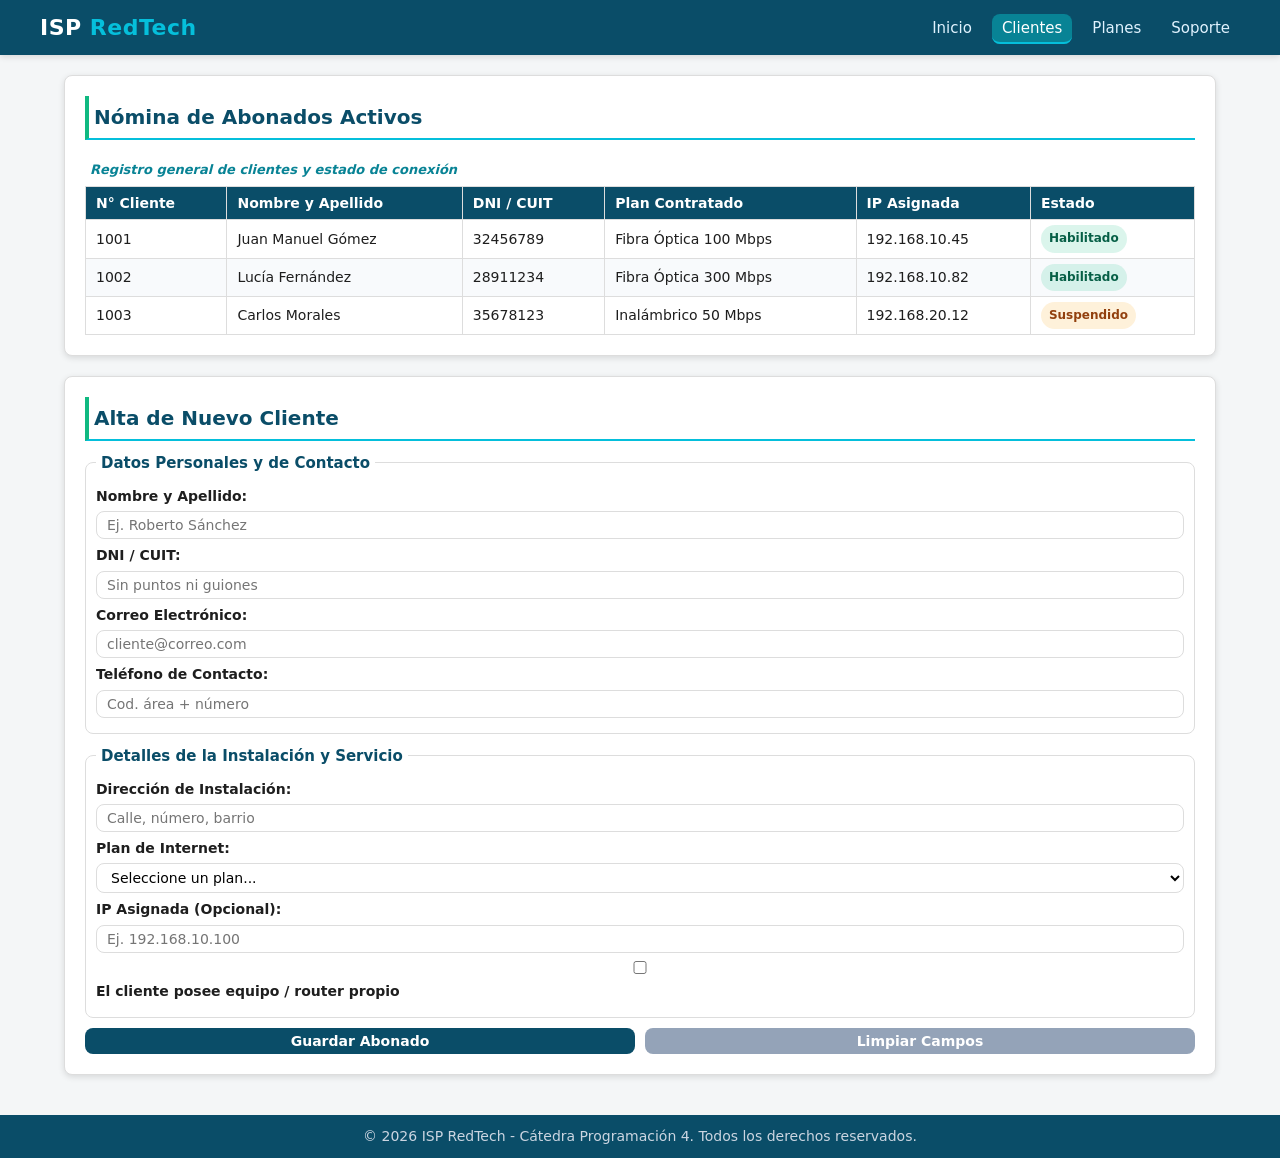
==== commit 8fa913ba: "fix: vincular style.css y meta tags seo en index y clientes" ====
--- a/clientes.html
+++ b/clientes.html
@@ -24,7 +24,6 @@
     </header>
 
     <main class="main-contenedor">
-        <!-- Módulo 1: Listado de abonados existentes -->
         <section class="seccion-tabla">
             <h2>Nómina de Abonados Activos</h2>
             <div class="tabla-contenedor">
@@ -70,7 +69,6 @@
             </div>
         </section>
 
-        <!-- Módulo 2: Formulario para registrar un nuevo cliente -->
         <section class="seccion-formulario">
             <h2>Alta de Nuevo Cliente</h2>
             <form action="#" method="post">
--- a/style.css
+++ b/style.css
@@ -1,379 +1,405 @@
-/* ==========================================================================
-   1. VARIABLES GLOBALES Y RESET (BOX MODEL)
-   ========================================================================== */
-
 :root {
-    /* Paleta Institucional */
-    --color-primario: #0b2545;       /* Azul Tecnológico Profundo */
-    --color-panel: #13315c;          /* Azul Oscuro de Soporte */
-    --color-acento: #00b4d8;         /* Cyan de Conectividad */
-    --color-fibra: #10b981;          /* Verde Fibra Óptica */
-    --color-alerta: #f59e0b;         /* Ámbar de Advertencia */
-    
-    /* Superficies y Neutros */
-    --color-fondo: #f8fafc;          /* Gris Neutro Claro */
-    --color-tarjeta: #ffffff;        /* Blanco Puro */
-    --color-texto: #1e293b;          /* Carbón de Alto Contraste */
-    --color-texto-suave: #64748b;    /* Gris de Soporte */
-    --color-borde: #e2e8f0;
-
-    /* Tipografías y Medidas */
-    --fuente-base: system-ui, -apple-system, 'Segoe UI', Roboto, sans-serif;
-    --espaciado-pequeno: 0.8rem;
-    --espaciado-medio: 1.6rem;
-    --espaciado-grande: 2.4rem;
-    --radio-borde: 0.8rem;
-    --sombra-suave: 0 4px 12px rgba(11, 37, 69, 0.08);
-}
-
-/* Reset de Modelo de Caja y Tipografía Base Accesible (1rem = 10px) */
+  --color-primary: #0a4d68;
+  --color-primario: #0a4d68;
+  --color-secondary: #088395;
+  --color-panel: #088395;
+  --color-accent: #05bfdb;
+  --color-acento: #05bfdb;
+  --color-fibra: #10b981;
+  --color-alerta: #f59e0b;
+  --color-bg: #f4f6f7;
+  --color-fondo: #f4f6f7;
+  --color-white: #ffffff;
+  --color-tarjeta: #ffffff;
+  --color-text: #1e1e1e;
+  --color-texto: #1e1e1e;
+  --color-texto-suave: #64748b;
+  --color-borde: #dddddd;
+  --font-main: 'Segoe UI', system-ui, Arial, sans-serif;
+  --fuente-base: 'Segoe UI', system-ui, Arial, sans-serif;
+  --spacing-sm: 0.5rem;
+  --espaciado-pequeno: 0.5rem;
+  --spacing-md: 1rem;
+  --espaciado-medio: 1rem;
+  --spacing-lg: 2rem;
+  --espaciado-grande: 2rem;
+  --radio-borde: 8px;
+  --sombra-suave: 0 2px 6px rgba(0, 0, 0, 0.12);
+}
+
 * {
-    margin: 0;
-    padding: 0;
-    box-sizing: border-box;
+  margin: 0;
+  padding: 0;
+  box-sizing: border-box;
 }
 
 html {
-    font-size: 62.5%; /* Facilita el cálculo: 1.6rem = 16px */
+  font-size: 62.5%;
 }
 
 body {
-    font-family: var(--fuente-base);
-    font-size: 1.6rem;
-    line-height: 1.5;
-    background-color: var(--color-fondo);
-    color: var(--color-texto);
-    min-height: 100vh;
-    display: flex;
-    flex-direction: column;
-}
-
-/* ==========================================================================
-   2. CABECERA Y NAVEGACIÓN (FLEXBOX UNIDIMENSIONAL)
-   ========================================================================== */
-
+  font-family: var(--font-main);
+  font-size: 1.6rem;
+  line-height: 1.6;
+  background-color: var(--color-bg);
+  color: var(--color-text);
+  min-height: 100vh;
+  display: flex;
+  flex-direction: column;
+}
+
+header,
 .header-principal {
-    background-color: var(--color-primario);
-    color: #ffffff;
-    padding: var(--espaciado-medio) var(--espaciado-grande);
-    box-shadow: var(--sombra-suave);
+  background-color: var(--color-primary);
+  color: var(--color-white);
+  padding: var(--spacing-md) var(--spacing-lg);
+  box-shadow: var(--sombra-suave);
 }
 
 .header-contenedor {
-    max-width: 120rem;
-    margin: 0 auto;
-    display: flex;
-    justify-content: space-between;
-    align-items: center;
-    flex-wrap: wrap;
-    gap: var(--espaciado-medio);
-}
-
+  max-width: 1200px;
+  margin: 0 auto;
+  display: flex;
+  justify-content: space-between;
+  align-items: center;
+  flex-wrap: wrap;
+  gap: var(--spacing-md);
+}
+
+header h1,
 .logo-titulo {
-    font-size: 2.2rem;
-    font-weight: 700;
-    letter-spacing: 0.5px;
+  font-size: 2.2rem;
+  font-weight: 700;
+  letter-spacing: 0.5px;
 }
 
 .logo-titulo span {
-    color: var(--color-acento);
-}
-
-.nav-menu ul {
-    display: flex;
-    list-style: none;
-    gap: var(--espaciado-medio);
-}
-
-.nav-menu a {
-    color: #cbd5e1;
-    text-decoration: none;
-    font-size: 1.5rem;
-    font-weight: 500;
-    padding: var(--espaciado-pequeno) 1.2rem;
-    border-radius: var(--radio-borde);
-    transition: all 0.2s ease-in-out;
-}
-
-.nav-menu a:hover,
-.nav-menu a.nav-activo {
-    color: #ffffff;
-    background-color: rgba(0, 180, 216, 0.2);
-    border-bottom: 2px solid var(--color-acento);
-}
-
-/* ==========================================================================
-   3. CONTENEDOR PRINCIPAL Y SECCIONES
-   ========================================================================== */
-
+  color: var(--color-accent);
+}
+
+nav ul {
+  display: flex;
+  list-style: none;
+  gap: var(--spacing-md);
+}
+
+nav a {
+  color: #e0f2fe;
+  text-decoration: none;
+  font-size: 1.5rem;
+  font-weight: 500;
+  padding: var(--spacing-sm) var(--spacing-md);
+  border-radius: var(--radio-borde);
+  transition: all 0.2s ease-in-out;
+}
+
+nav a:hover,
+nav a.nav-activo {
+  color: #ffffff;
+  background-color: var(--color-secondary);
+  border-bottom: 2px solid var(--color-accent);
+}
+
+main,
 .main-contenedor {
-    max-width: 120rem;
-    width: 90vw; /* Uso de Viewport Width */
-    margin: var(--espaciado-grande) auto;
-    flex: 1; /* Ocupa el espacio restante empujando el footer */
-}
-
+  max-width: 1200px;
+  width: 90vw;
+  margin: var(--spacing-lg) auto;
+  flex: 1;
+}
+
+section {
+  background-color: var(--color-white);
+  border: 1px solid var(--color-borde);
+  border-radius: var(--radio-borde);
+  box-shadow: var(--sombra-suave);
+  padding: var(--spacing-lg);
+  margin-bottom: var(--spacing-lg);
+}
+
+section h2,
 h2 {
-    font-size: 2rem;
-    color: var(--color-primario);
-    margin-bottom: var(--espaciado-medio);
-    border-left: 4px solid var(--color-fibra);
-    padding-left: var(--espaciado-pequeno);
-}
-
-/* ==========================================================================
-   4. PANEL DE MÉTRICAS (CSS GRID BIDIMENSIONAL)
-   ========================================================================== */
-
-.seccion-metricas {
-    margin-bottom: var(--espaciado-grande);
-}
-
+  font-size: 2rem;
+  color: var(--color-primary);
+  margin-bottom: var(--spacing-md);
+  border-bottom: 2px solid var(--color-accent);
+  border-left: 4px solid var(--color-fibra);
+  padding: var(--spacing-sm) 0 var(--spacing-sm) var(--spacing-sm);
+}
+
+dl,
 .grid-metricas {
-    display: grid;
-    grid-template-columns: repeat(4, 1fr);
-    gap: var(--espaciado-medio);
+  display: grid;
+  grid-template-columns: repeat(auto-fit, minmax(200px, 1fr));
+  gap: var(--spacing-md);
 }
 
 .tarjeta-metrica {
-    background-color: var(--color-tarjeta);
-    border: 1px solid var(--color-borde);
-    border-radius: var(--radio-borde);
-    padding: var(--espaciado-medio);
-    box-shadow: var(--sombra-suave);
-    border-top: 3px solid var(--color-acento);
-}
-
+  background-color: var(--color-tarjeta);
+  border: 1px solid var(--color-borde);
+  border-radius: var(--radio-borde);
+  padding: var(--spacing-md);
+  border-top: 3px solid var(--color-accent);
+}
+
+dl dt,
 .tarjeta-metrica dt {
-    font-size: 1.3rem;
-    color: var(--color-texto-suave);
-    text-transform: uppercase;
-    font-weight: 600;
-    margin-bottom: var(--espaciado-pequeno);
-}
-
+  font-size: 1.3rem;
+  color: var(--color-secondary);
+  text-transform: uppercase;
+  font-weight: 700;
+  margin-bottom: var(--spacing-sm);
+}
+
+dl dd,
 .tarjeta-metrica dd {
-    font-size: 2.6rem;
-    font-weight: 700;
-    color: var(--color-primario);
-}
-
-.estado-ok {
-    color: var(--color-fibra);
-}
-
-.estado-alerta {
-    color: var(--color-alerta);
-}
-
-/* ==========================================================================
-   5. TABLAS DE DATOS
-   ========================================================================== */
-
-.seccion-tabla {
-    margin-bottom: var(--espaciado-grande);
-}
+  font-size: 2.4rem;
+  font-weight: 700;
+  color: var(--color-primary);
+}
+
+.estado-ok { color: var(--color-fibra); }
+.estado-alerta { color: var(--color-alerta); }
 
 .tabla-contenedor {
-    background-color: var(--color-tarjeta);
-    border: 1px solid var(--color-borde);
-    border-radius: var(--radio-borde);
-    overflow-x: auto;
-    box-shadow: var(--sombra-suave);
+  overflow-x: auto;
 }
 
 table {
-    width: 100%;
-    border-collapse: collapse;
-    text-align: left;
+  width: 100%;
+  border-collapse: collapse;
+  margin-top: var(--spacing-sm);
 }
 
 caption {
-    font-size: 1.3rem;
-    color: var(--color-texto-suave);
-    padding: var(--espaciado-pequeno) var(--espaciado-medio);
-    text-align: left;
-    font-style: italic;
-    background-color: #f1f5f9;
+  font-size: 1.3rem;
+  color: var(--color-secondary);
+  padding: var(--spacing-sm);
+  text-align: left;
+  font-style: italic;
+  font-weight: bold;
 }
 
 th, td {
-    padding: 1.2rem var(--espaciado-medio);
-    border-bottom: 1px solid var(--color-borde);
+  padding: var(--spacing-sm) var(--spacing-md);
+  border: 1px solid var(--color-borde);
+  text-align: left;
+  font-size: 1.4rem;
 }
 
 th {
-    background-color: #f8fafc;
-    color: var(--color-primario);
-    font-size: 1.4rem;
-    font-weight: 600;
-}
-
-tbody tr:hover {
-    background-color: #f8fafc;
+  background-color: var(--color-primary);
+  color: var(--color-white);
+  font-weight: 600;
+}
+
+tr:nth-child(even) {
+  background-color: #f8fafc;
 }
 
 .badge {
-    display: inline-block;
-    padding: 0.4rem 0.8rem;
-    font-size: 1.2rem;
-    font-weight: 600;
-    border-radius: 2rem;
+  display: inline-block;
+  padding: 0.4rem 0.8rem;
+  font-size: 1.2rem;
+  font-weight: 600;
+  border-radius: 2rem;
 }
 
 .badge-activo {
-    background-color: rgba(16, 185, 129, 0.15);
-    color: #065f46;
+  background-color: rgba(16, 185, 129, 0.15);
+  color: #065f46;
 }
 
 .badge-alerta {
-    background-color: rgba(245, 158, 11, 0.15);
-    color: #92400e;
-}
-
-/* ==========================================================================
-   6. FORMULARIOS SEMÁNTICOS (CLIENTES Y ALTA)
-   ========================================================================== */
-
-.seccion-formulario {
-    background-color: var(--color-tarjeta);
-    border: 1px solid var(--color-borde);
-    border-radius: var(--radio-borde);
-    padding: var(--espaciado-grande);
-    box-shadow: var(--sombra-suave);
-    margin-bottom: var(--espaciado-grande);
+  background-color: rgba(245, 158, 11, 0.15);
+  color: #92400e;
+}
+
+/* Sección Planes (Grid y Tarjetas) */
+.planes-grid {
+  display: grid;
+  grid-template-columns: repeat(auto-fit, minmax(250px, 1fr));
+  gap: var(--spacing-lg);
+}
+
+.plan-card {
+  border: 1px solid var(--color-borde);
+  border-radius: var(--radio-borde);
+  padding: var(--spacing-lg);
+  text-align: center;
+  background-color: var(--color-white);
+  transition: transform 0.2s ease, box-shadow 0.2s ease;
+}
+
+.plan-card:hover {
+  transform: translateY(-5px);
+  box-shadow: 0 6px 14px rgba(10, 77, 104, 0.15);
+}
+
+.plan-card h3 {
+  color: var(--color-primary);
+  margin-bottom: var(--spacing-sm);
+  font-size: 1.8rem;
+}
+
+.plan-card .precio {
+  font-size: 2.2rem;
+  color: var(--color-accent);
+  font-weight: bold;
+  margin-bottom: var(--spacing-md);
+}
+
+.plan-card .precio span {
+  font-size: 1.2rem;
+  color: var(--color-text);
+  font-weight: normal;
+}
+
+.plan-card ul {
+  list-style: none;
+  text-align: left;
+  font-size: 1.4rem;
+}
+
+.plan-card ul li {
+  padding: var(--spacing-sm) 0;
+  border-bottom: 1px solid #f1f5f9;
+}
+
+.plan-card ul li:last-child {
+  border-bottom: none;
+}
+
+/* Formularios */
+form {
+  display: flex;
+  flex-direction: column;
+  gap: var(--spacing-md);
 }
 
 fieldset {
-    border: 1px solid var(--color-borde);
-    border-radius: var(--radio-borde);
-    padding: var(--espaciado-medio);
-    margin-bottom: var(--espaciado-grande);
+  border: 1px solid var(--color-borde);
+  border-radius: var(--radio-borde);
+  padding: var(--spacing-md);
 }
 
 legend {
-    font-size: 1.5rem;
-    font-weight: 600;
-    color: var(--color-primario);
-    padding: 0 var(--espaciado-pequeno);
+  font-size: 1.5rem;
+  font-weight: 600;
+  color: var(--color-primary);
+  padding: 0 var(--spacing-sm);
 }
 
 .grupo-campo {
-    margin-bottom: var(--espaciado-medio);
+  margin-bottom: var(--spacing-sm);
 }
 
 label {
-    display: block;
-    font-size: 1.4rem;
-    font-weight: 600;
-    color: var(--color-texto);
-    margin-bottom: 0.4rem;
-}
-
-input[type="text"],
-input[type="number"],
-input[type="email"],
-input[type="tel"],
-select {
-    width: 100%;
-    padding: 1rem 1.2rem;
-    font-size: 1.4rem;
-    font-family: inherit;
-    border: 1px solid var(--color-borde);
-    border-radius: var(--radio-borde);
-    background-color: #f8fafc;
-    color: var(--color-texto);
-    transition: border-color 0.2s ease;
-}
-
-input:focus,
-select:focus {
-    outline: none;
-    border-color: var(--color-acento);
-    background-color: #ffffff;
-}
-
-.acciones-formulario {
-    display: flex;
-    gap: var(--espaciado-medio);
-}
-
+  display: block;
+  font-size: 1.4rem;
+  font-weight: 600;
+  margin-bottom: 0.4rem;
+}
+
+input, select, textarea {
+  width: 100%;
+  padding: var(--spacing-sm) var(--spacing-md);
+  border: 1px solid var(--color-borde);
+  border-radius: var(--radio-borde);
+  font-family: inherit;
+  font-size: 1.4rem;
+  background-color: #ffffff;
+}
+
+input:focus, select:focus, textarea:focus {
+  outline: none;
+  border-color: var(--color-accent);
+}
+
+button,
 input[type="submit"],
 input[type="reset"] {
-    padding: 1rem 2rem;
-    font-size: 1.4rem;
-    font-weight: 600;
-    border-radius: var(--radio-borde);
-    cursor: pointer;
-    border: none;
-    transition: opacity 0.2s ease;
-}
-
-input[type="submit"] {
-    background-color: var(--color-primario);
-    color: #ffffff;
-}
-
-input[type="reset"] {
-    background-color: #e2e8f0;
-    color: var(--color-texto);
-}
-
+  background-color: var(--color-accent);
+  color: var(--color-white);
+  border: none;
+  padding: var(--spacing-sm) var(--spacing-lg);
+  border-radius: var(--radio-borde);
+  cursor: pointer;
+  font-weight: bold;
+  font-size: 1.4rem;
+  align-self: flex-start;
+  transition: opacity 0.2s ease;
+}
+
+input[type="submit"] { background-color: var(--color-primary); }
+input[type="reset"] { background-color: #94a3b8; color: #ffffff; }
+
+button:hover,
 input[type="submit"]:hover,
 input[type="reset"]:hover {
-    opacity: 0.9;
-}
-
-/* ==========================================================================
-   7. PIE DE PÁGINA
-   ========================================================================== */
-
+  opacity: 0.9;
+}
+
+.acciones-formulario {
+  display: flex;
+  gap: var(--spacing-md);
+}
+
+/* Footer */
+footer,
 .footer-principal {
-    background-color: var(--color-panel);
-    color: #cbd5e1;
+  background-color: var(--color-primary);
+  color: #cbd5e1;
+  text-align: center;
+  padding: var(--spacing-md);
+  font-size: 1.4rem;
+  margin-top: auto;
+}
+
+/* Media Queries */
+@media (max-width: 768px) {
+  .header-contenedor {
+    flex-direction: column;
     text-align: center;
-    padding: var(--espaciado-medio);
-    font-size: 1.4rem;
-    margin-top: auto;
-}
-
-/* ==========================================================================
-   8. MEDIA QUERIES (RESPONSIVE DESIGN)
-   ========================================================================== */
-
-@media (max-width: 1024px) {
-    .grid-metricas {
-        grid-template-columns: repeat(2, 1fr);
-    }
-}
-
-@media (max-width: 768px) {
-    .header-contenedor {
-        flex-direction: column;
-        text-align: center;
-    }
-
-    .nav-menu ul {
-        flex-direction: column;
-        width: 100%;
-        gap: var(--espaciado-pequeno);
-    }
-
-    .nav-menu a {
-        display: block;
-        width: 100%;
-    }
-
-    .grid-metricas {
-        grid-template-columns: 1fr;
-    }
-
-    .main-contenedor {
-        width: 95vw;
-        margin: var(--espaciado-medio) auto;
-    }
-
-    .acciones-formulario {
-        flex-direction: column;
-    }
+  }
+
+  nav ul {
+    flex-direction: column;
+    gap: var(--spacing-sm);
+    width: 100%;
+  }
+
+  dl,
+  .grid-metricas,
+  .planes-grid {
+    grid-template-columns: 1fr;
+  }
+
+  main,
+  .main-contenedor {
+    width: 95vw;
+    padding: var(--spacing-md);
+  }
+
+  .acciones-formulario {
+    flex-direction: column;
+  }
+}
+
+@media (max-width: 480px) {
+  header h1,
+  .logo-titulo {
+    font-size: 1.6rem;
+  }
+
+  table, th, td {
+    font-size: 1.2rem;
+    padding: 0.6rem;
+  }
+
+  button,
+  input[type="submit"],
+  input[type="reset"] {
+    width: 100%;
+  }
 }
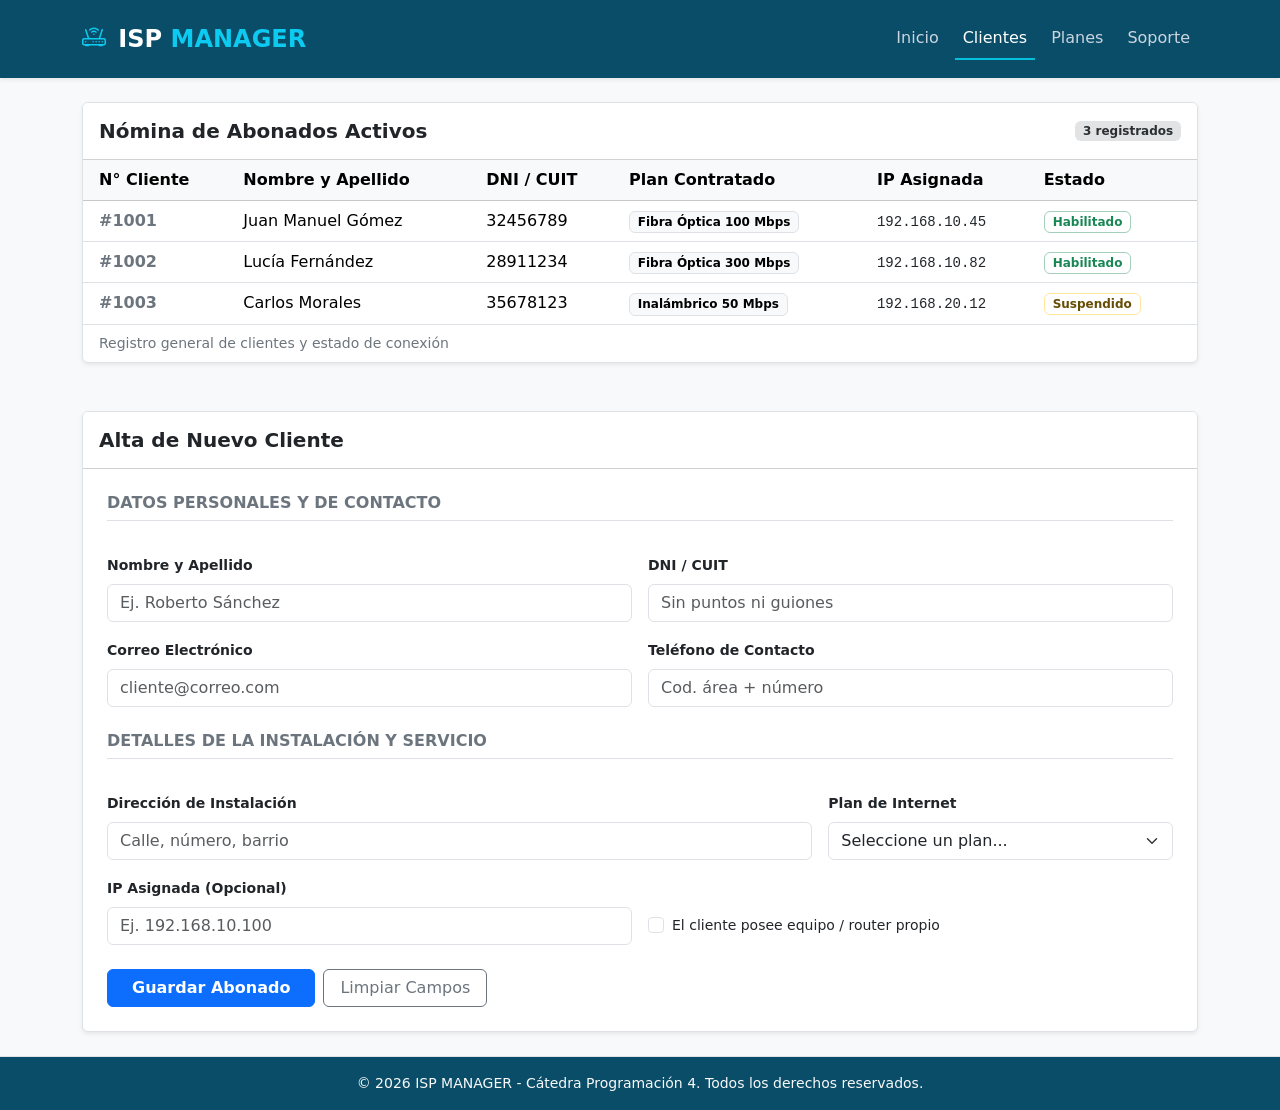
==== commit 41939b93: "refactor: aplicar bootstrap 5 en home, clientes y navbar institucional" ====
--- a/clientes.html
+++ b/clientes.html
@@ -1,136 +1,334 @@
-<!DOCTYPE html>
+<!doctype html>
 <html lang="es">
-<head>
-    <meta charset="UTF-8">
-    <meta name="viewport" content="width=device-width, initial-scale=1.0">
-    <title>ISP RedTech - Gestión de Clientes</title>
-    <meta name="description" content="Nómina y registro de altas para clientes del sistema de gestión de ISP.">
-    <link rel="stylesheet" href="style.css">
-</head>
-<body>
-
-    <header class="header-principal">
-        <div class="header-contenedor">
-            <h1 class="logo-titulo">ISP <span>RedTech</span></h1>
-            <nav class="nav-menu">
-                <ul>
-                    <li><a href="index.html">Inicio</a></li>
-                    <li><a href="clientes.html" class="nav-activo">Clientes</a></li>
-                    <li><a href="planes.html">Planes</a></li>
-                    <li><a href="soporte.html">Soporte</a></li>
-                </ul>
-            </nav>
+  <head>
+    <meta charset="UTF-8" />
+    <meta name="viewport" content="width=device-width, initial-scale=1.0" />
+    <title>ISP MANAGER - Gestión de Clientes</title>
+    <meta
+      name="description"
+      content="Nómina y registro de altas para clientes del sistema de gestión de ISP."
+    />
+
+    <!-- Bootstrap 5.3.3 CSS -->
+    <link
+      href="https://cdn.jsdelivr.net/npm/bootstrap@5.3.3/dist/css/bootstrap.min.css"
+      rel="stylesheet"
+      integrity="sha384-QWTKZyjpPEjISv5WaRU9OFeRpok6YctnYmDr5pNlyT2bRjXh0JMhjY6hW+ALEwIH"
+      crossorigin="anonymous"
+    />
+
+    <!-- Bootstrap Icons -->
+    <link
+      rel="stylesheet"
+      href="https://cdn.jsdelivr.net/npm/bootstrap-icons@1.11.3/font/bootstrap-icons.min.css"
+    />
+
+    <!-- Estilos locales -->
+    <link rel="stylesheet" href="style.css" />
+  </head>
+  <body class="d-flex flex-column min-vh-100 bg-light">
+    <!-- Navegación Principal -->
+    <header>
+      <nav
+        class="navbar navbar-expand-lg navbar-dark bg-isp-primary shadow-sm py-3"
+      >
+        <div class="container">
+          <a class="navbar-brand fw-bold fs-4" href="index.html">
+            <i class="bi bi-router text-info me-1"></i> ISP
+            <span class="text-info">MANAGER</span>
+          </a>
+          <button
+            class="navbar-toggler"
+            type="button"
+            data-bs-toggle="collapse"
+            data-bs-target="#navGlobal"
+            aria-controls="navGlobal"
+            aria-expanded="false"
+            aria-label="Abrir navegación"
+          >
+            <span class="navbar-toggler-icon"></span>
+          </button>
+          <div class="collapse navbar-collapse" id="navGlobal">
+            <ul class="navbar-nav ms-auto mb-2 mb-lg-0 gap-lg-2">
+              <li class="nav-item">
+                <a class="nav-link" href="index.html">Inicio</a>
+              </li>
+              <li class="nav-item">
+                <a
+                  class="nav-link active"
+                  aria-current="page"
+                  href="clientes.html"
+                  >Clientes</a
+                >
+              </li>
+              <li class="nav-item">
+                <a class="nav-link" href="planes.html">Planes</a>
+              </li>
+              <li class="nav-item">
+                <a class="nav-link" href="soporte.html">Soporte</a>
+              </li>
+            </ul>
+          </div>
         </div>
+      </nav>
     </header>
 
-    <main class="main-contenedor">
-        <section class="seccion-tabla">
-            <h2>Nómina de Abonados Activos</h2>
-            <div class="tabla-contenedor">
-                <table>
-                    <caption>Registro general de clientes y estado de conexión</caption>
-                    <thead>
-                        <tr>
-                            <th>N° Cliente</th>
-                            <th>Nombre y Apellido</th>
-                            <th>DNI / CUIT</th>
-                            <th>Plan Contratado</th>
-                            <th>IP Asignada</th>
-                            <th>Estado</th>
-                        </tr>
-                    </thead>
-                    <tbody>
-                        <tr>
-                            <td>1001</td>
-                            <td>Juan Manuel Gómez</td>
-                            <td>32456789</td>
-                            <td>Fibra Óptica 100 Mbps</td>
-                            <td>192.168.10.45</td>
-                            <td><span class="badge badge-activo">Habilitado</span></td>
-                        </tr>
-                        <tr>
-                            <td>1002</td>
-                            <td>Lucía Fernández</td>
-                            <td>28911234</td>
-                            <td>Fibra Óptica 300 Mbps</td>
-                            <td>192.168.10.82</td>
-                            <td><span class="badge badge-activo">Habilitado</span></td>
-                        </tr>
-                        <tr>
-                            <td>1003</td>
-                            <td>Carlos Morales</td>
-                            <td>35678123</td>
-                            <td>Inalámbrico 50 Mbps</td>
-                            <td>192.168.20.12</td>
-                            <td><span class="badge badge-alerta">Suspendido</span></td>
-                        </tr>
-                    </tbody>
-                </table>
+    <!-- Contenido Principal -->
+    <main class="container my-4 flex-grow-1">
+      <!-- Tabla de Clientes Activos -->
+      <section class="mb-5">
+        <div class="card shadow-sm border">
+          <div
+            class="card-header bg-white py-3 d-flex justify-content-between align-items-center"
+          >
+            <h2 class="h5 mb-0 fw-bold text-dark">
+              Nómina de Abonados Activos
+            </h2>
+            <span class="badge bg-secondary-subtle text-secondary-emphasis"
+              >3 registrados</span
+            >
+          </div>
+          <div class="card-body p-0">
+            <div class="table-responsive">
+              <table class="table table-hover align-middle mb-0">
+                <caption class="px-3 small text-secondary">
+                  Registro general de clientes y estado de conexión
+                </caption>
+                <thead class="table-light">
+                  <tr>
+                    <th scope="col" class="ps-3">N° Cliente</th>
+                    <th scope="col">Nombre y Apellido</th>
+                    <th scope="col">DNI / CUIT</th>
+                    <th scope="col">Plan Contratado</th>
+                    <th scope="col">IP Asignada</th>
+                    <th scope="col" class="pe-3">Estado</th>
+                  </tr>
+                </thead>
+                <tbody>
+                  <tr>
+                    <td class="ps-3 fw-semibold text-secondary">#1001</td>
+                    <td class="fw-medium">Juan Manuel Gómez</td>
+                    <td>32456789</td>
+                    <td>
+                      <span class="badge text-bg-light border"
+                        >Fibra Óptica 100 Mbps</span
+                      >
+                    </td>
+                    <td><code class="text-dark">192.168.10.45</code></td>
+                    <td class="pe-3">
+                      <span
+                        class="badge text-bg-success-subtle text-success border border-success-subtle px-2 py-1"
+                        >Habilitado</span
+                      >
+                    </td>
+                  </tr>
+                  <tr>
+                    <td class="ps-3 fw-semibold text-secondary">#1002</td>
+                    <td class="fw-medium">Lucía Fernández</td>
+                    <td>28911234</td>
+                    <td>
+                      <span class="badge text-bg-light border"
+                        >Fibra Óptica 300 Mbps</span
+                      >
+                    </td>
+                    <td><code class="text-dark">192.168.10.82</code></td>
+                    <td class="pe-3">
+                      <span
+                        class="badge text-bg-success-subtle text-success border border-success-subtle px-2 py-1"
+                        >Habilitado</span
+                      >
+                    </td>
+                  </tr>
+                  <tr>
+                    <td class="ps-3 fw-semibold text-secondary">#1003</td>
+                    <td class="fw-medium">Carlos Morales</td>
+                    <td>35678123</td>
+                    <td>
+                      <span class="badge text-bg-light border"
+                        >Inalámbrico 50 Mbps</span
+                      >
+                    </td>
+                    <td><code class="text-dark">192.168.20.12</code></td>
+                    <td class="pe-3">
+                      <span
+                        class="badge text-bg-warning-subtle text-warning-emphasis border border-warning-subtle px-2 py-1"
+                        >Suspendido</span
+                      >
+                    </td>
+                  </tr>
+                </tbody>
+              </table>
             </div>
-        </section>
-
-        <section class="seccion-formulario">
-            <h2>Alta de Nuevo Cliente</h2>
+          </div>
+        </div>
+      </section>
+
+      <!-- Formulario de Alta de Cliente -->
+      <section>
+        <div class="card shadow-sm border">
+          <div class="card-header bg-white py-3">
+            <h2 class="h5 mb-0 fw-bold text-dark">Alta de Nuevo Cliente</h2>
+          </div>
+          <div class="card-body p-4">
             <form action="#" method="post">
-                <fieldset>
-                    <legend>Datos Personales y de Contacto</legend>
-                    <div class="grupo-campo">
-                        <label for="nombre">Nombre y Apellido:</label>
-                        <input type="text" id="nombre" name="nombre" placeholder="Ej. Roberto Sánchez" required>
+              <!-- Fieldset 1: Datos Personales -->
+              <fieldset class="mb-4">
+                <legend
+                  class="h6 text-uppercase fw-bold text-secondary border-bottom pb-2 mb-3"
+                >
+                  Datos Personales y de Contacto
+                </legend>
+                <div class="row g-3">
+                  <div class="col-12 col-md-6">
+                    <label for="nombre" class="form-label fw-semibold small"
+                      >Nombre y Apellido</label
+                    >
+                    <input
+                      type="text"
+                      class="form-control"
+                      id="nombre"
+                      name="nombre"
+                      placeholder="Ej. Roberto Sánchez"
+                      required
+                    />
+                  </div>
+                  <div class="col-12 col-md-6">
+                    <label for="dni" class="form-label fw-semibold small"
+                      >DNI / CUIT</label
+                    >
+                    <input
+                      type="number"
+                      class="form-control"
+                      id="dni"
+                      name="dni"
+                      placeholder="Sin puntos ni guiones"
+                      required
+                    />
+                  </div>
+                  <div class="col-12 col-md-6">
+                    <label for="email" class="form-label fw-semibold small"
+                      >Correo Electrónico</label
+                    >
+                    <input
+                      type="email"
+                      class="form-control"
+                      id="email"
+                      name="email"
+                      placeholder="cliente@correo.com"
+                      required
+                    />
+                  </div>
+                  <div class="col-12 col-md-6">
+                    <label for="telefono" class="form-label fw-semibold small"
+                      >Teléfono de Contacto</label
+                    >
+                    <input
+                      type="tel"
+                      class="form-control"
+                      id="telefono"
+                      name="telefono"
+                      placeholder="Cod. área + número"
+                    />
+                  </div>
+                </div>
+              </fieldset>
+
+              <!-- Fieldset 2: Detalles del Servicio -->
+              <fieldset class="mb-4">
+                <legend
+                  class="h6 text-uppercase fw-bold text-secondary border-bottom pb-2 mb-3"
+                >
+                  Detalles de la Instalación y Servicio
+                </legend>
+                <div class="row g-3">
+                  <div class="col-12 col-md-8">
+                    <label for="direccion" class="form-label fw-semibold small"
+                      >Dirección de Instalación</label
+                    >
+                    <input
+                      type="text"
+                      class="form-control"
+                      id="direccion"
+                      name="direccion"
+                      placeholder="Calle, número, barrio"
+                      required
+                    />
+                  </div>
+                  <div class="col-12 col-md-4">
+                    <label for="plan" class="form-label fw-semibold small"
+                      >Plan de Internet</label
+                    >
+                    <select class="form-select" id="plan" name="plan" required>
+                      <option value="" disabled selected>
+                        Seleccione un plan...
+                      </option>
+                      <option value="fibra_100">Fibra Óptica 100 Mbps</option>
+                      <option value="fibra_300">Fibra Óptica 300 Mbps</option>
+                      <option value="fibra_600">Fibra Óptica 600 Mbps</option>
+                      <option value="radio_50">
+                        Enlace Inalámbrico 50 Mbps
+                      </option>
+                    </select>
+                  </div>
+                  <div class="col-12 col-md-6">
+                    <label for="ip" class="form-label fw-semibold small"
+                      >IP Asignada (Opcional)</label
+                    >
+                    <input
+                      type="text"
+                      class="form-control"
+                      id="ip"
+                      name="ip"
+                      placeholder="Ej. 192.168.10.100"
+                    />
+                  </div>
+                  <div class="col-12 col-md-6 d-flex align-items-end">
+                    <div class="form-check mb-2">
+                      <input
+                        class="form-check-input"
+                        type="checkbox"
+                        id="router_propio"
+                        name="router_propio"
+                        value="si"
+                      />
+                      <label class="form-check-label small" for="router_propio">
+                        El cliente posee equipo / router propio
+                      </label>
                     </div>
-                    <div class="grupo-campo">
-                        <label for="dni">DNI / CUIT:</label>
-                        <input type="number" id="dni" name="dni" placeholder="Sin puntos ni guiones" required>
-                    </div>
-                    <div class="grupo-campo">
-                        <label for="email">Correo Electrónico:</label>
-                        <input type="email" id="email" name="email" placeholder="cliente@correo.com" required>
-                    </div>
-                    <div class="grupo-campo">
-                        <label for="telefono">Teléfono de Contacto:</label>
-                        <input type="tel" id="telefono" name="telefono" placeholder="Cod. área + número">
-                    </div>
-                </fieldset>
-
-                <fieldset>
-                    <legend>Detalles de la Instalación y Servicio</legend>
-                    <div class="grupo-campo">
-                        <label for="direccion">Dirección de Instalación:</label>
-                        <input type="text" id="direccion" name="direccion" placeholder="Calle, número, barrio" required>
-                    </div>
-                    <div class="grupo-campo">
-                        <label for="plan">Plan de Internet:</label>
-                        <select id="plan" name="plan" required>
-                            <option value="" disabled selected>Seleccione un plan...</option>
-                            <option value="fibra_100">Fibra Óptica 100 Mbps</option>
-                            <option value="fibra_300">Fibra Óptica 300 Mbps</option>
-                            <option value="fibra_600">Fibra Óptica 600 Mbps</option>
-                            <option value="radio_50">Enlace Inalámbrico 50 Mbps</option>
-                        </select>
-                    </div>
-                    <div class="grupo-campo">
-                        <label for="ip">IP Asignada (Opcional):</label>
-                        <input type="text" id="ip" name="ip" placeholder="Ej. 192.168.10.100">
-                    </div>
-                    <div class="grupo-campo">
-                        <label>
-                            <input type="checkbox" name="router_propio" value="si">
-                            El cliente posee equipo / router propio
-                        </label>
-                    </div>
-                </fieldset>
-
-                <div class="acciones-formulario">
-                    <input type="submit" value="Guardar Abonado">
-                    <input type="reset" value="Limpiar Campos">
+                  </div>
                 </div>
+              </fieldset>
+
+              <!-- Acciones -->
+              <div class="d-flex gap-2">
+                <button type="submit" class="btn btn-primary px-4 fw-semibold">
+                  Guardar Abonado
+                </button>
+                <button type="reset" class="btn btn-outline-secondary px-3">
+                  Limpiar Campos
+                </button>
+              </div>
             </form>
-        </section>
+          </div>
+        </div>
+      </section>
     </main>
 
-    <footer class="footer-principal">
-        <p>&copy; 2026 ISP RedTech - Cátedra Programación 4. Todos los derechos reservados.</p>
+    <!-- Footer -->
+    <footer class="bg-isp-primary text-secondary py-3 text-center border-top">
+      <div class="container">
+        <p class="mb-0 text-light small">
+          &copy; 2026 ISP MANAGER - Cátedra Programación 4. Todos los derechos
+          reservados.
+        </p>
+      </div>
     </footer>
 
-</body>
-</html>+    <!-- Bootstrap 5.3.3 JS Bundle -->
+    <script
+      src="https://cdn.jsdelivr.net/npm/bootstrap@5.3.3/dist/js/bootstrap.bundle.min.js"
+      integrity="sha384-YvpcrYf0tY3lHB60NNkmXc5s9fDVZLESaAA55NDzOxhy9GkcIdslK1eN7N6jIeHz"
+      crossorigin="anonymous"
+    ></script>
+  </body>
+</html>
--- a/style.css
+++ b/style.css
@@ -1,3 +1,4 @@
+/*
 :root {
   --color-primary: #0a4d68;
   --color-primario: #0a4d68;
@@ -15,6 +16,7 @@
   --color-texto: #1e1e1e;
   --color-texto-suave: #64748b;
   --color-borde: #dddddd;
+
   --font-main: 'Segoe UI', system-ui, Arial, sans-serif;
   --fuente-base: 'Segoe UI', system-ui, Arial, sans-serif;
   --spacing-sm: 0.5rem;
@@ -77,13 +79,15 @@
   color: var(--color-accent);
 }
 
-nav ul {
+nav ul,
+.nav-menu ul {
   display: flex;
   list-style: none;
   gap: var(--spacing-md);
 }
 
-nav a {
+nav a,
+.nav-menu a {
   color: #e0f2fe;
   text-decoration: none;
   font-size: 1.5rem;
@@ -94,7 +98,9 @@
 }
 
 nav a:hover,
-nav a.nav-activo {
+nav a.nav-activo,
+.nav-menu a:hover,
+.nav-menu a.nav-activo {
   color: #ffffff;
   background-color: var(--color-secondary);
   border-bottom: 2px solid var(--color-accent);
@@ -215,7 +221,6 @@
   color: #92400e;
 }
 
-/* Sección Planes (Grid y Tarjetas) */
 .planes-grid {
   display: grid;
   grid-template-columns: repeat(auto-fit, minmax(250px, 1fr));
@@ -270,7 +275,6 @@
   border-bottom: none;
 }
 
-/* Formularios */
 form {
   display: flex;
   flex-direction: column;
@@ -345,7 +349,6 @@
   gap: var(--spacing-md);
 }
 
-/* Footer */
 footer,
 .footer-principal {
   background-color: var(--color-primary);
@@ -356,14 +359,14 @@
   margin-top: auto;
 }
 
-/* Media Queries */
 @media (max-width: 768px) {
   .header-contenedor {
     flex-direction: column;
     text-align: center;
   }
 
-  nav ul {
+  nav ul,
+  .nav-menu ul {
     flex-direction: column;
     gap: var(--spacing-sm);
     width: 100%;
@@ -402,4 +405,61 @@
   input[type="reset"] {
     width: 100%;
   }
-}+}
+  */
+:root {
+  --isp-primary: #0a4d68;
+  --isp-secondary: #088395;
+  --isp-accent: #05bfdb;
+  --isp-bg: #f8fafc;
+}
+
+body {
+  background-color: var(--isp-bg);
+  color: #1e293b;
+  font-family:
+    system-ui,
+    -apple-system,
+    "Segoe UI",
+    Roboto,
+    sans-serif;
+}
+
+/* Navbar institucional */
+.bg-isp-primary {
+  background-color: var(--isp-primary) !important;
+}
+
+.navbar .nav-link {
+  color: #cbd5e1;
+  font-weight: 500;
+  transition: color 0.15s ease-in-out;
+}
+
+.navbar .nav-link:hover,
+.navbar .nav-link.active {
+  color: #ffffff !important;
+}
+
+.navbar .nav-link.active {
+  border-bottom: 2px solid var(--isp-accent);
+}
+
+/* Tarjetas métricas con borde superior distintivo */
+.card-metric {
+  border: 1px solid #e2e8f0;
+  border-top: 4px solid var(--isp-secondary);
+  border-radius: 0.5rem;
+}
+
+.card-metric.border-alert {
+  border-top-color: #f59e0b;
+}
+
+.card-metric.border-ok {
+  border-top-color: #10b981;
+}
+
+footer {
+  margin-top: auto;
+}
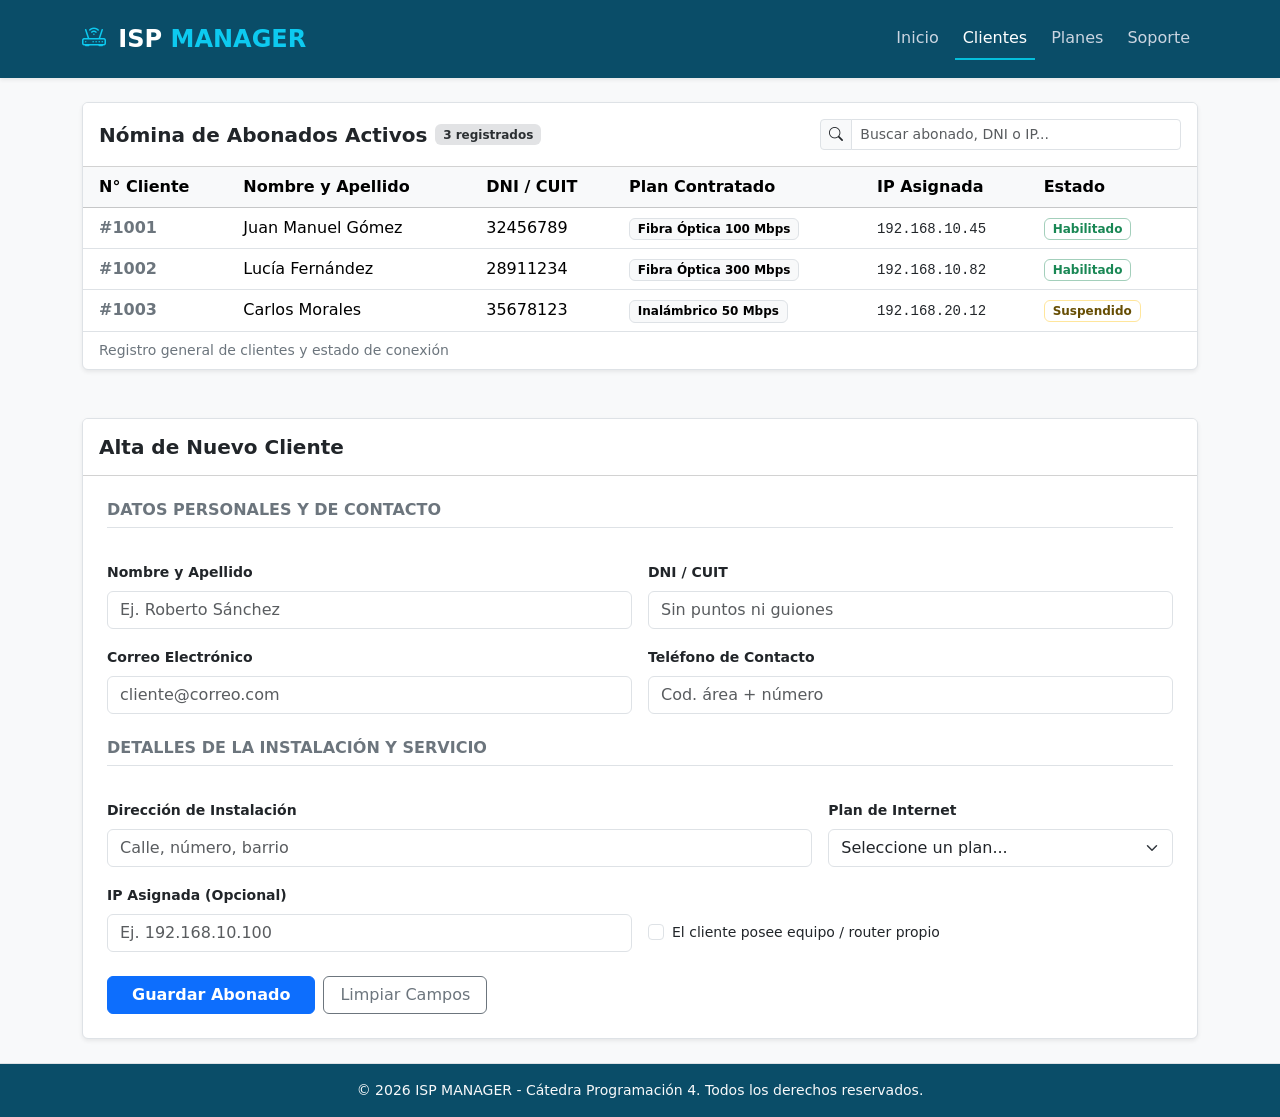
==== commit accd9da6: "feat: incorporar filtros en tiempo real y alta dinamica de abonados mediante dom" ====
--- a/clientes.html
+++ b/clientes.html
@@ -75,18 +75,38 @@
 
     <!-- Contenido Principal -->
     <main class="container my-4 flex-grow-1">
+      <!-- Contenedor dinámico de alertas generado por JS -->
+      <div id="alerta-cliente-contenedor"></div>
+
       <!-- Tabla de Clientes Activos -->
       <section class="mb-5">
         <div class="card shadow-sm border">
           <div
-            class="card-header bg-white py-3 d-flex justify-content-between align-items-center"
+            class="card-header bg-white py-3 d-flex flex-wrap justify-content-between align-items-center gap-2"
           >
-            <h2 class="h5 mb-0 fw-bold text-dark">
-              Nómina de Abonados Activos
-            </h2>
-            <span class="badge bg-secondary-subtle text-secondary-emphasis"
-              >3 registrados</span
-            >
+            <div class="d-flex align-items-center gap-2">
+              <h2 class="h5 mb-0 fw-bold text-dark">
+                Nómina de Abonados Activos
+              </h2>
+              <span
+                id="contador-clientes"
+                class="badge bg-secondary-subtle text-secondary-emphasis"
+                >3 registrados</span
+              >
+            </div>
+            <div class="col-12 col-md-4">
+              <div class="input-group input-group-sm">
+                <span class="input-group-text bg-light"
+                  ><i class="bi bi-search"></i
+                ></span>
+                <input
+                  type="search"
+                  id="buscar-cliente"
+                  class="form-control"
+                  placeholder="Buscar abonado, DNI o IP..."
+                />
+              </div>
+            </div>
           </div>
           <div class="card-body p-0">
             <div class="table-responsive">
@@ -104,7 +124,7 @@
                     <th scope="col" class="pe-3">Estado</th>
                   </tr>
                 </thead>
-                <tbody>
+                <tbody id="tabla-clientes-body">
                   <tr>
                     <td class="ps-3 fw-semibold text-secondary">#1001</td>
                     <td class="fw-medium">Juan Manuel Gómez</td>
@@ -170,7 +190,7 @@
             <h2 class="h5 mb-0 fw-bold text-dark">Alta de Nuevo Cliente</h2>
           </div>
           <div class="card-body p-4">
-            <form action="#" method="post">
+            <form id="form-nuevo-cliente" action="#" method="post">
               <!-- Fieldset 1: Datos Personales -->
               <fieldset class="mb-4">
                 <legend
@@ -330,5 +350,8 @@
       integrity="sha384-YvpcrYf0tY3lHB60NNkmXc5s9fDVZLESaAA55NDzOxhy9GkcIdslK1eN7N6jIeHz"
       crossorigin="anonymous"
     ></script>
+
+    <!-- JavaScript del Proyecto (TP4) -->
+    <script src="js/main.js"></script>
   </body>
 </html>
--- a/style.css
+++ b/style.css
@@ -463,3 +463,22 @@
 footer {
   margin-top: auto;
 }
+
+
+/* Tarjetas de planes */
+.text-isp-primary {
+  color: var(--isp-primary) !important;
+}
+
+.plan-card {
+  transition: transform 0.2s ease, box-shadow 0.2s ease;
+}
+
+.plan-card:hover {
+  transform: translateY(-5px);
+  box-shadow: 0 10px 20px rgba(10, 77, 104, 0.12);
+}
+
+.plan-destacado {
+  border: 2px solid var(--isp-accent) !important;
+}
